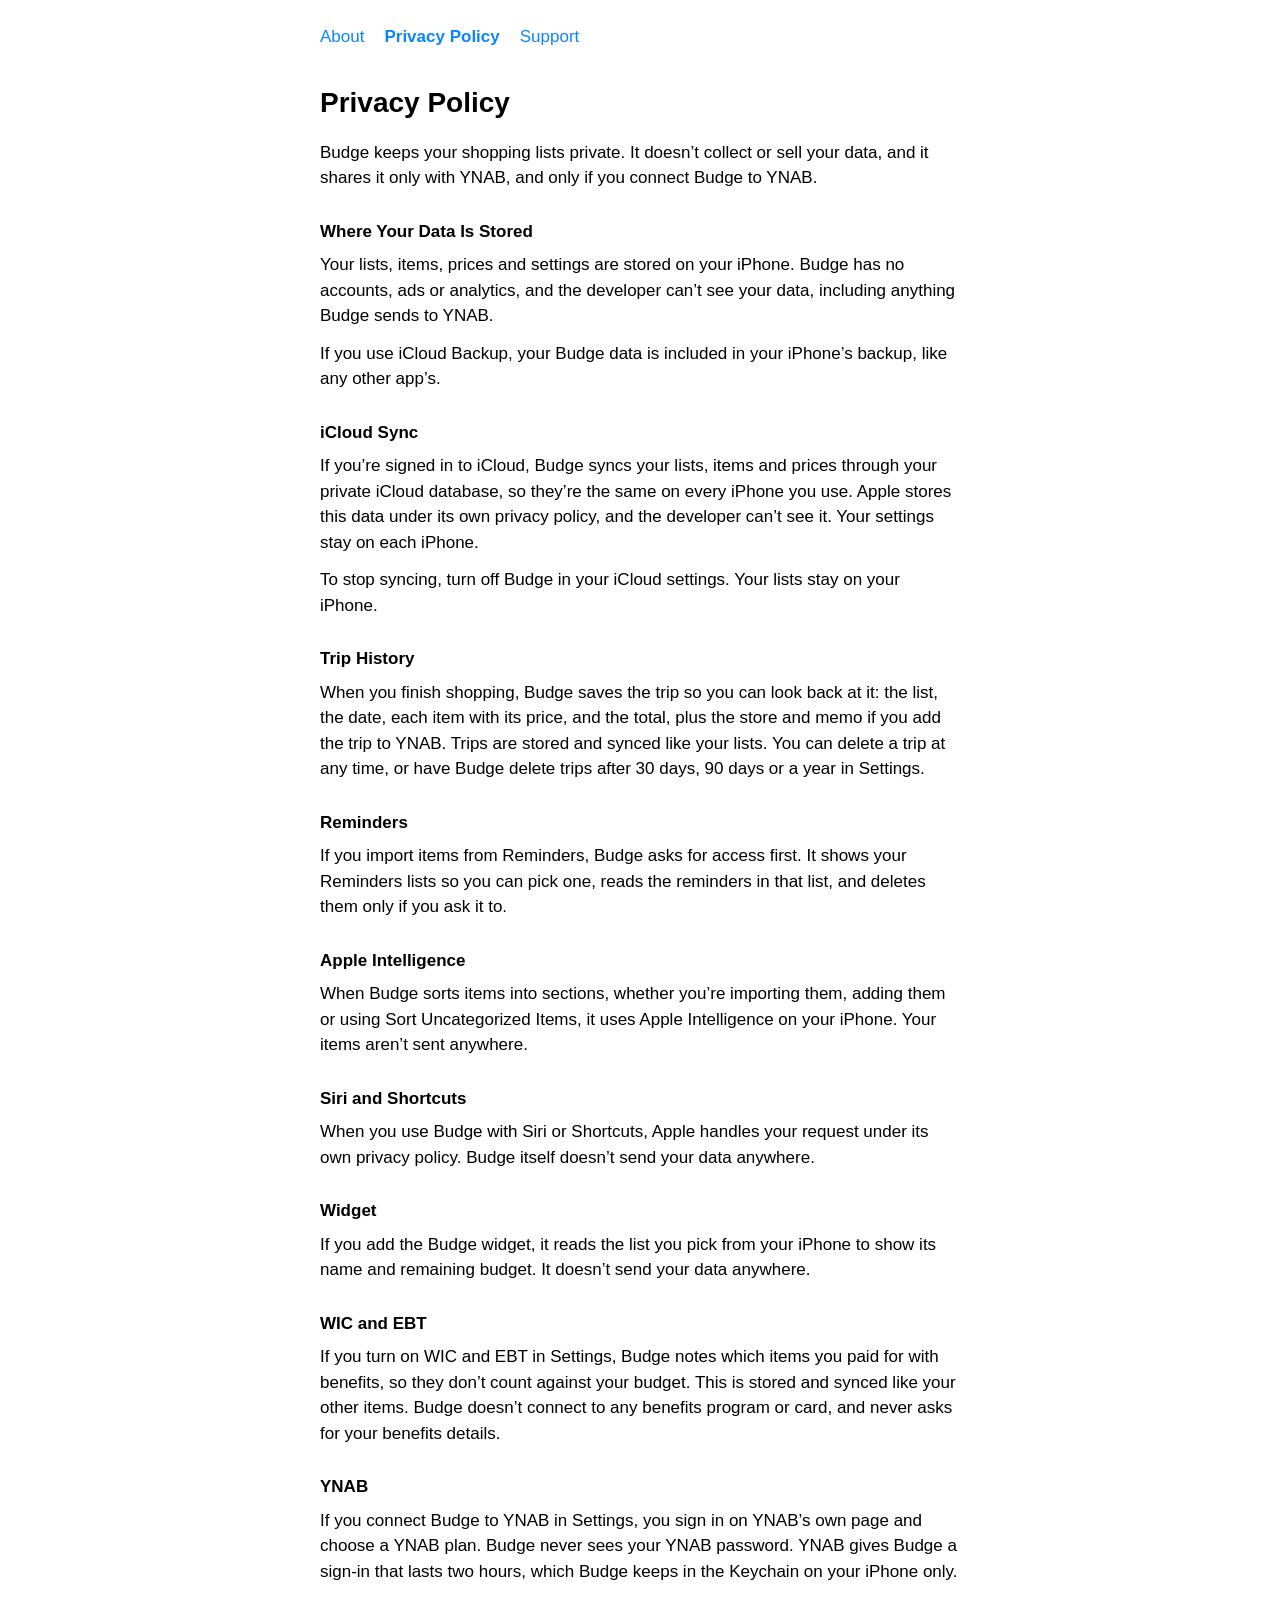
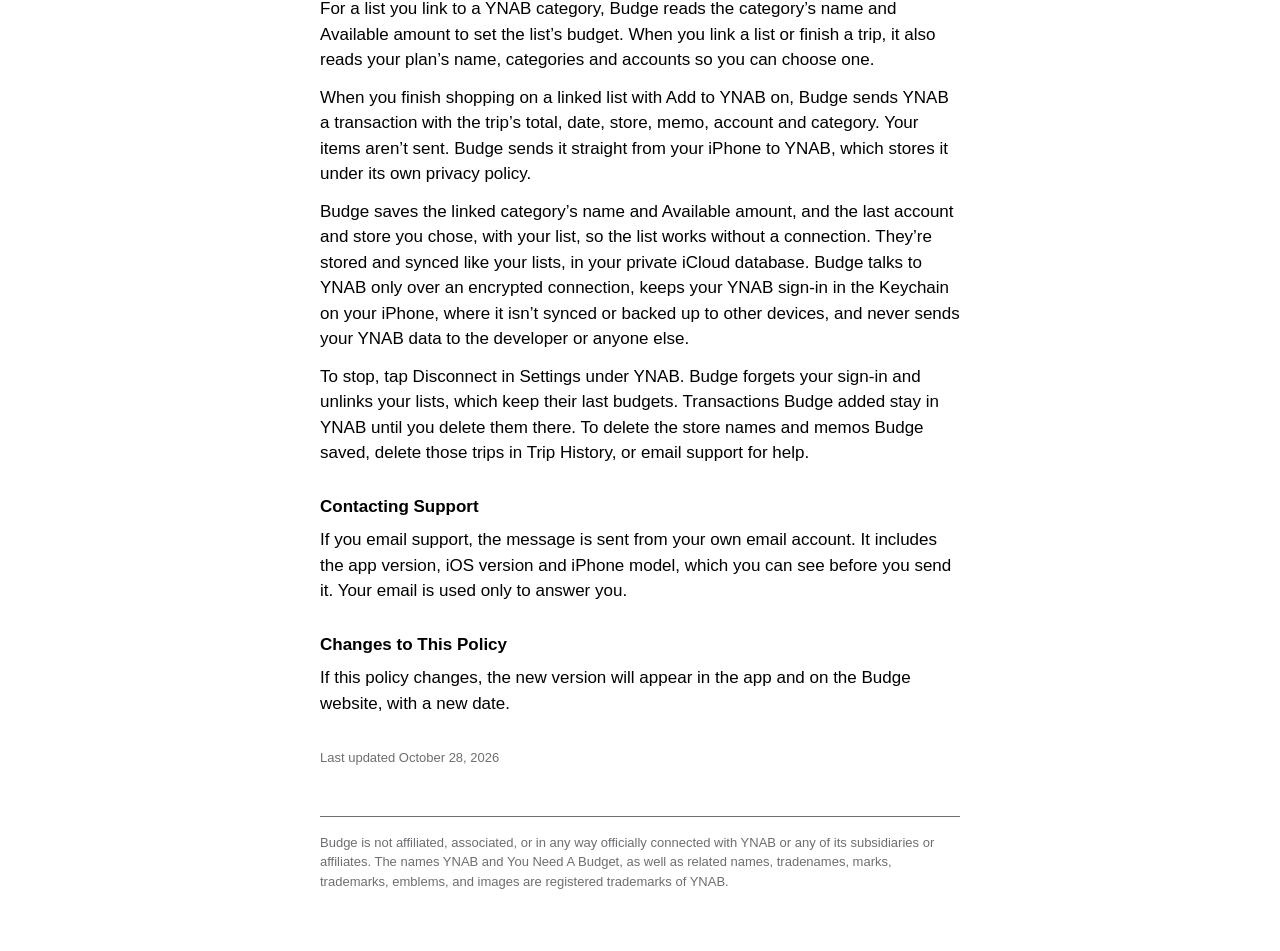
==== privacy.html @ f3cec92e "Call YNAB budgets plans in the privacy policy, as YNAB does Co-Authored-By: Claude Opus 5.5 <noreply" ====
<!DOCTYPE html>
<html lang="en">
<head>
    <meta charset="utf-8">
    <meta name="viewport" content="width=device-width, initial-scale=1">
    <title>Budge Privacy Policy</title>
    <link rel="stylesheet" href="style.css">
</head>
<body>
    <nav>
        <a href="./">About</a>
        <a href="privacy.html" aria-current="page">Privacy Policy</a>
        <a href="support.html">Support</a>
    </nav>

    <h1>Privacy Policy</h1>
    <p>Budge keeps your shopping lists private. It doesn’t collect or sell your data, and it shares it only with YNAB, and only if you connect Budge to YNAB.</p>

    <h2>Where Your Data Is Stored</h2>
    <p>Your lists, items, prices and settings are stored on your iPhone. Budge has no accounts, ads or analytics, and the developer can’t see your data, including anything Budge sends to YNAB.</p>
    <p>If you use iCloud Backup, your Budge data is included in your iPhone’s backup, like any other app’s.</p>

    <h2>iCloud Sync</h2>
    <p>If you’re signed in to iCloud, Budge syncs your lists, items and prices through your private iCloud database, so they’re the same on every iPhone you use. Apple stores this data under its own privacy policy, and the developer can’t see it. Your settings stay on each iPhone.</p>
    <p>To stop syncing, turn off Budge in your iCloud settings. Your lists stay on your iPhone.</p>

    <h2>Trip History</h2>
    <p>When you finish shopping, Budge saves the trip so you can look back at it: the list, the date, each item with its price, and the total, plus the store and memo if you add the trip to YNAB. Trips are stored and synced like your lists. You can delete a trip at any time, or have Budge delete trips after 30 days, 90 days or a year in Settings.</p>

    <h2>Reminders</h2>
    <p>If you import items from Reminders, Budge asks for access first. It shows your Reminders lists so you can pick one, reads the reminders in that list, and deletes them only if you ask it to.</p>

    <h2>Apple Intelligence</h2>
    <p>When Budge sorts items into sections, whether you’re importing them, adding them or using Sort Uncategorized Items, it uses Apple Intelligence on your iPhone. Your items aren’t sent anywhere.</p>

    <h2>Siri and Shortcuts</h2>
    <p>When you use Budge with Siri or Shortcuts, Apple handles your request under its own privacy policy. Budge itself doesn’t send your data anywhere.</p>

    <h2>Widget</h2>
    <p>If you add the Budge widget, it reads the list you pick from your iPhone to show its name and remaining budget. It doesn’t send your data anywhere.</p>

    <h2>WIC and EBT</h2>
    <p>If you turn on WIC and EBT in Settings, Budge notes which items you paid for with benefits, so they don’t count against your budget. This is stored and synced like your other items. Budge doesn’t connect to any benefits program or card, and never asks for your benefits details.</p>

    <h2>YNAB</h2>
    <p>If you connect Budge to YNAB in Settings, you sign in on YNAB’s own page and choose a YNAB plan. Budge never sees your YNAB password. YNAB gives Budge a sign-in that lasts two hours, which Budge keeps in the Keychain on your iPhone only.</p>
    <p>For a list you link to a YNAB category, Budge reads the category’s name and Available amount to set the list’s budget. When you link a list or finish a trip, it also reads your plan’s name, categories and accounts so you can choose one.</p>
    <p>When you finish shopping on a linked list with Add to YNAB on, Budge sends YNAB a transaction with the trip’s total, date, store, memo, account and category. Your items aren’t sent. Budge sends it straight from your iPhone to YNAB, which stores it under its own privacy policy.</p>
    <p>Budge saves the linked category’s name and Available amount, and the last account and store you chose, with your list, so the list works without a connection. They’re stored and synced like your lists, in your private iCloud database. Budge talks to YNAB only over an encrypted connection, keeps your YNAB sign-in in the Keychain on your iPhone, where it isn’t synced or backed up to other devices, and never sends your YNAB data to the developer or anyone else.</p>
    <p>To stop, tap Disconnect in Settings under YNAB. Budge forgets your sign-in and unlinks your lists, which keep their last budgets. Transactions Budge added stay in YNAB until you delete them there. To delete the store names and memos Budge saved, delete those trips in Trip History, or email support for help.</p>

    <h2>Contacting Support</h2>
    <p>If you email support, the message is sent from your own email account. It includes the app version, iOS version and iPhone model, which you can see before you send it. Your email is used only to answer you.</p>

    <h2>Changes to This Policy</h2>
    <p>If this policy changes, the new version will appear in the app and on the Budge website, with a new date.</p>

    <p class="updated">Last updated October 28, 2026</p>
    <footer>
        <p>Budge is not affiliated, associated, or in any way officially connected with YNAB or any of its subsidiaries or affiliates. The names YNAB and You Need A Budget, as well as related names, tradenames, marks, trademarks, emblems, and images are registered trademarks of YNAB.</p>
    </footer>
</body>
</html>
---- style.css ----
:root {
    color-scheme: light dark;
    --accent: #0a84ff;
    --secondary: #6e6e73;
}

@media (prefers-color-scheme: dark) {
    :root {
        --secondary: #98989d;
    }
}

body {
    font: 17px/1.5 -apple-system, BlinkMacSystemFont, "Helvetica Neue", Helvetica, Arial, sans-serif;
    max-width: 640px;
    margin: 0 auto;
    padding: 24px 20px 48px;
}

nav {
    display: flex;
    gap: 20px;
    margin-bottom: 32px;
}

nav a {
    color: var(--accent);
    text-decoration: none;
}

nav a[aria-current="page"] {
    font-weight: 600;
}

h1 {
    font-size: 28px;
    margin: 0 0 16px;
}

h2 {
    font-size: 17px;
    margin: 28px 0 8px;
}

p {
    margin: 0 0 12px;
}

a {
    color: var(--accent);
}

.updated {
    color: var(--secondary);
    font-size: 13px;
    margin-top: 32px;
}

footer {
    margin-top: 48px;
    padding-top: 16px;
    border-top: 1px solid var(--secondary);
    color: var(--secondary);
    font-size: 13px;
}
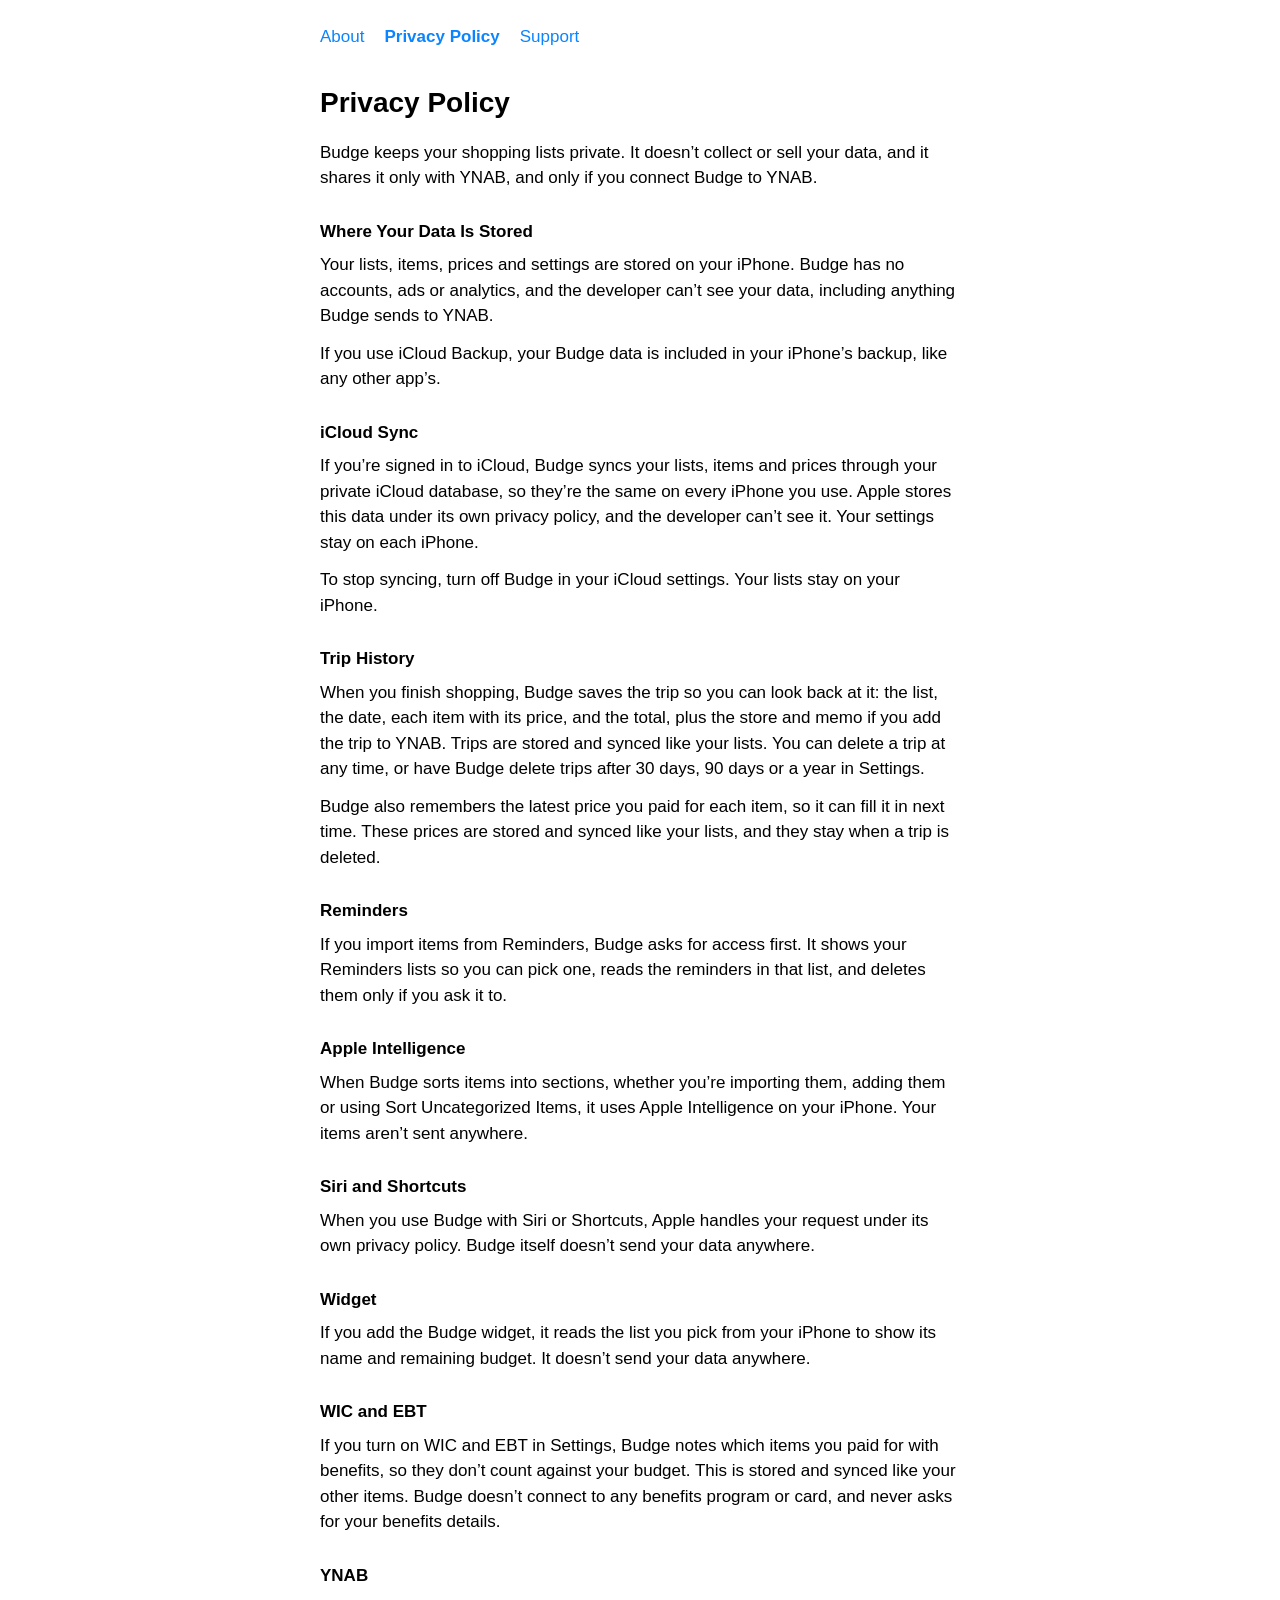
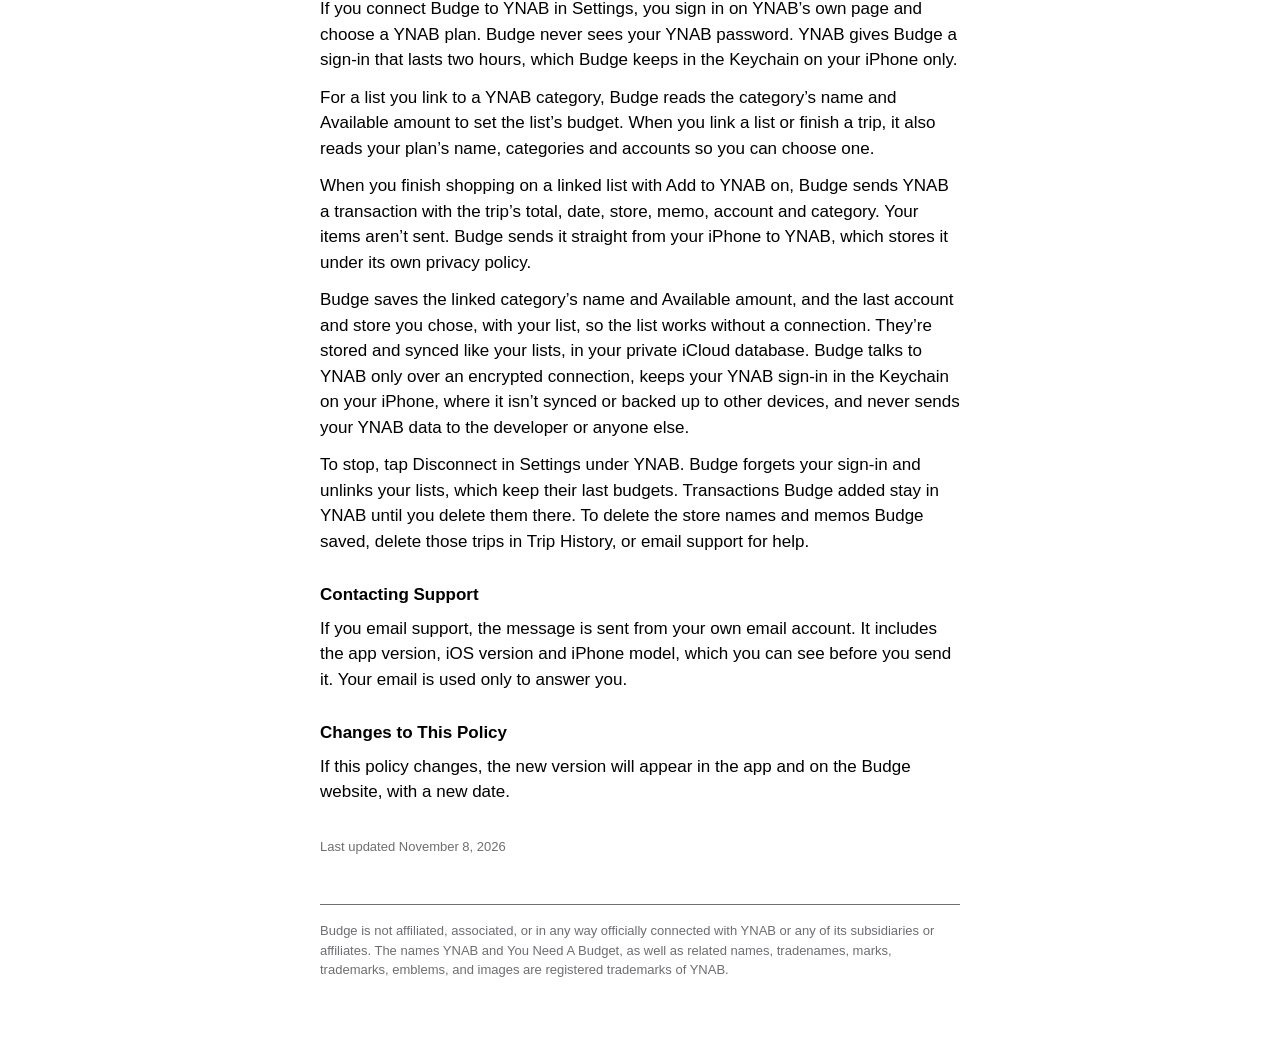
==== commit 34b8201a: "Privacy policy: remembered prices Co-Authored-By: Claude Opus 5.5 <noreply@anthropic.com>" ====
--- a/privacy.html
+++ b/privacy.html
@@ -26,6 +26,7 @@
 
     <h2>Trip History</h2>
     <p>When you finish shopping, Budge saves the trip so you can look back at it: the list, the date, each item with its price, and the total, plus the store and memo if you add the trip to YNAB. Trips are stored and synced like your lists. You can delete a trip at any time, or have Budge delete trips after 30 days, 90 days or a year in Settings.</p>
+    <p>Budge also remembers the latest price you paid for each item, so it can fill it in next time. These prices are stored and synced like your lists, and they stay when a trip is deleted.</p>
 
     <h2>Reminders</h2>
     <p>If you import items from Reminders, Budge asks for access first. It shows your Reminders lists so you can pick one, reads the reminders in that list, and deletes them only if you ask it to.</p>
@@ -55,7 +56,7 @@
     <h2>Changes to This Policy</h2>
     <p>If this policy changes, the new version will appear in the app and on the Budge website, with a new date.</p>
 
-    <p class="updated">Last updated October 28, 2026</p>
+    <p class="updated">Last updated November 8, 2026</p>
     <footer>
         <p>Budge is not affiliated, associated, or in any way officially connected with YNAB or any of its subsidiaries or affiliates. The names YNAB and You Need A Budget, as well as related names, tradenames, marks, trademarks, emblems, and images are registered trademarks of YNAB.</p>
     </footer>
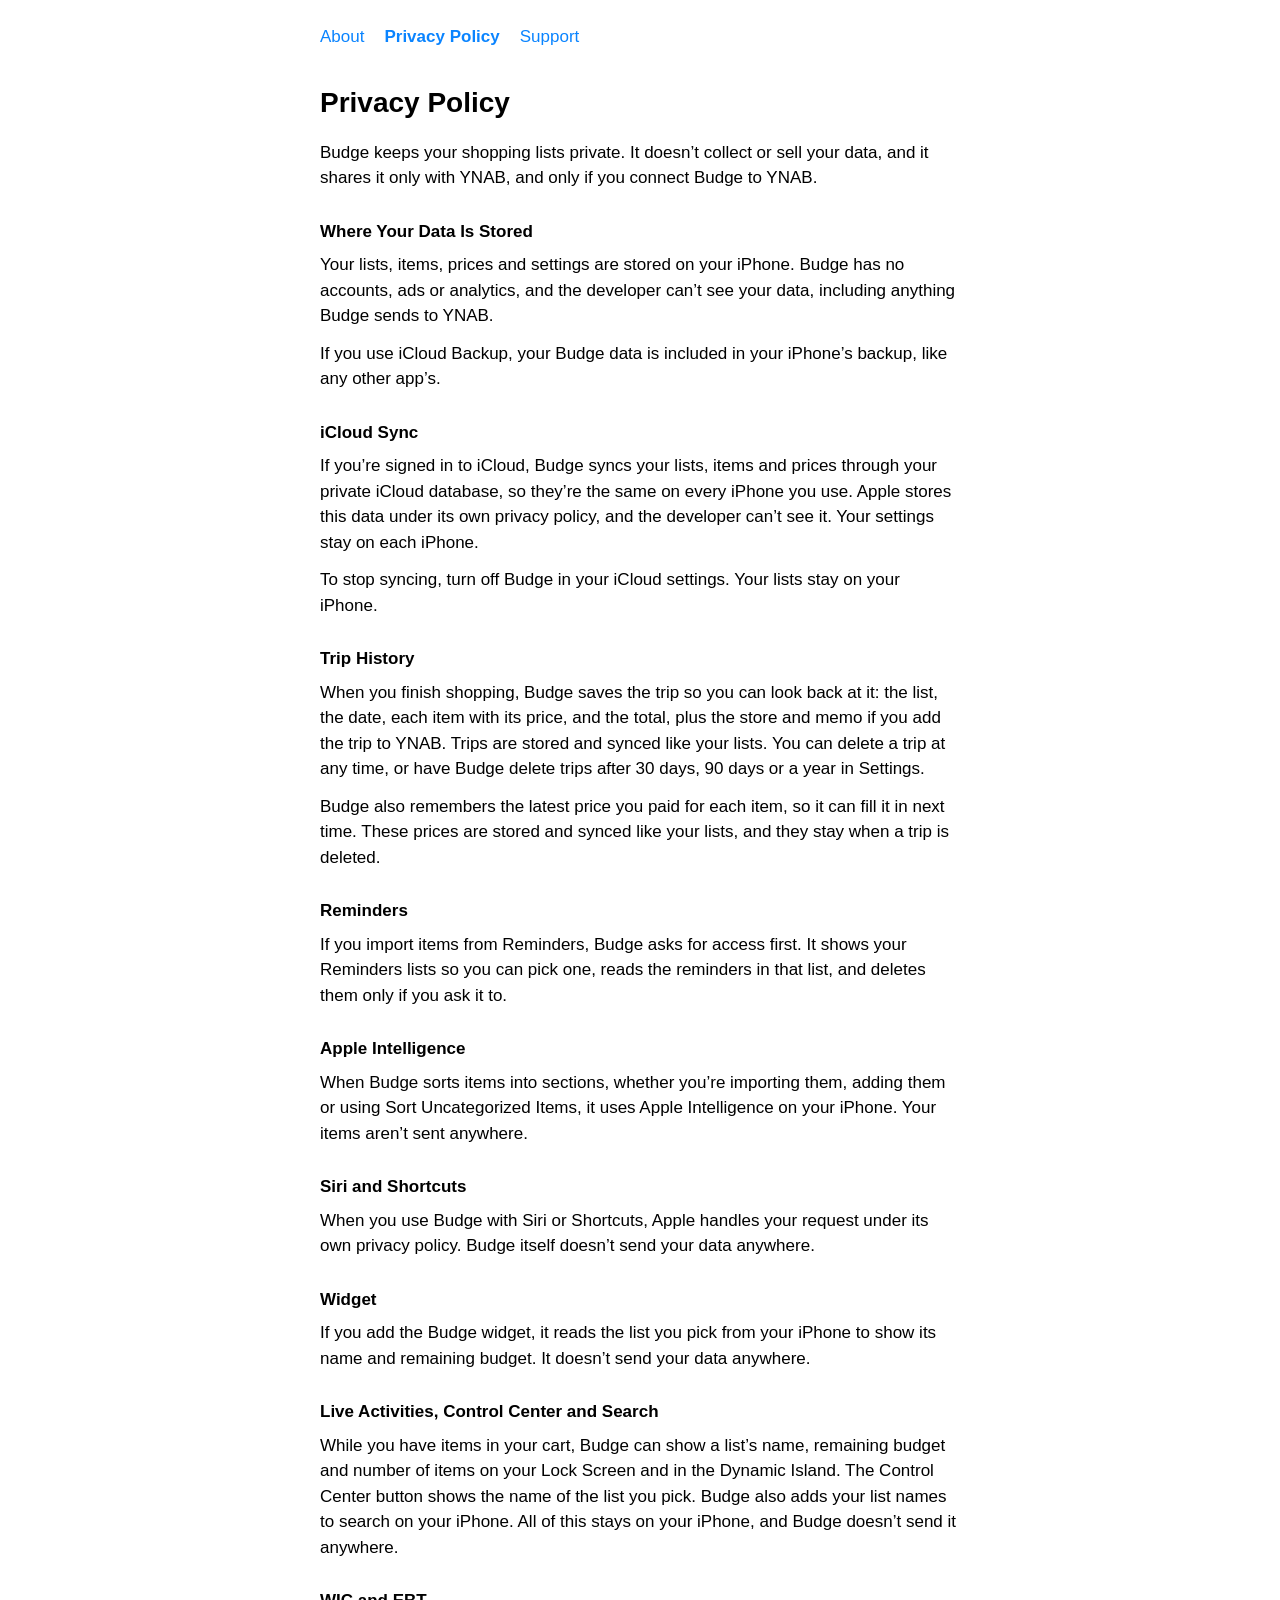
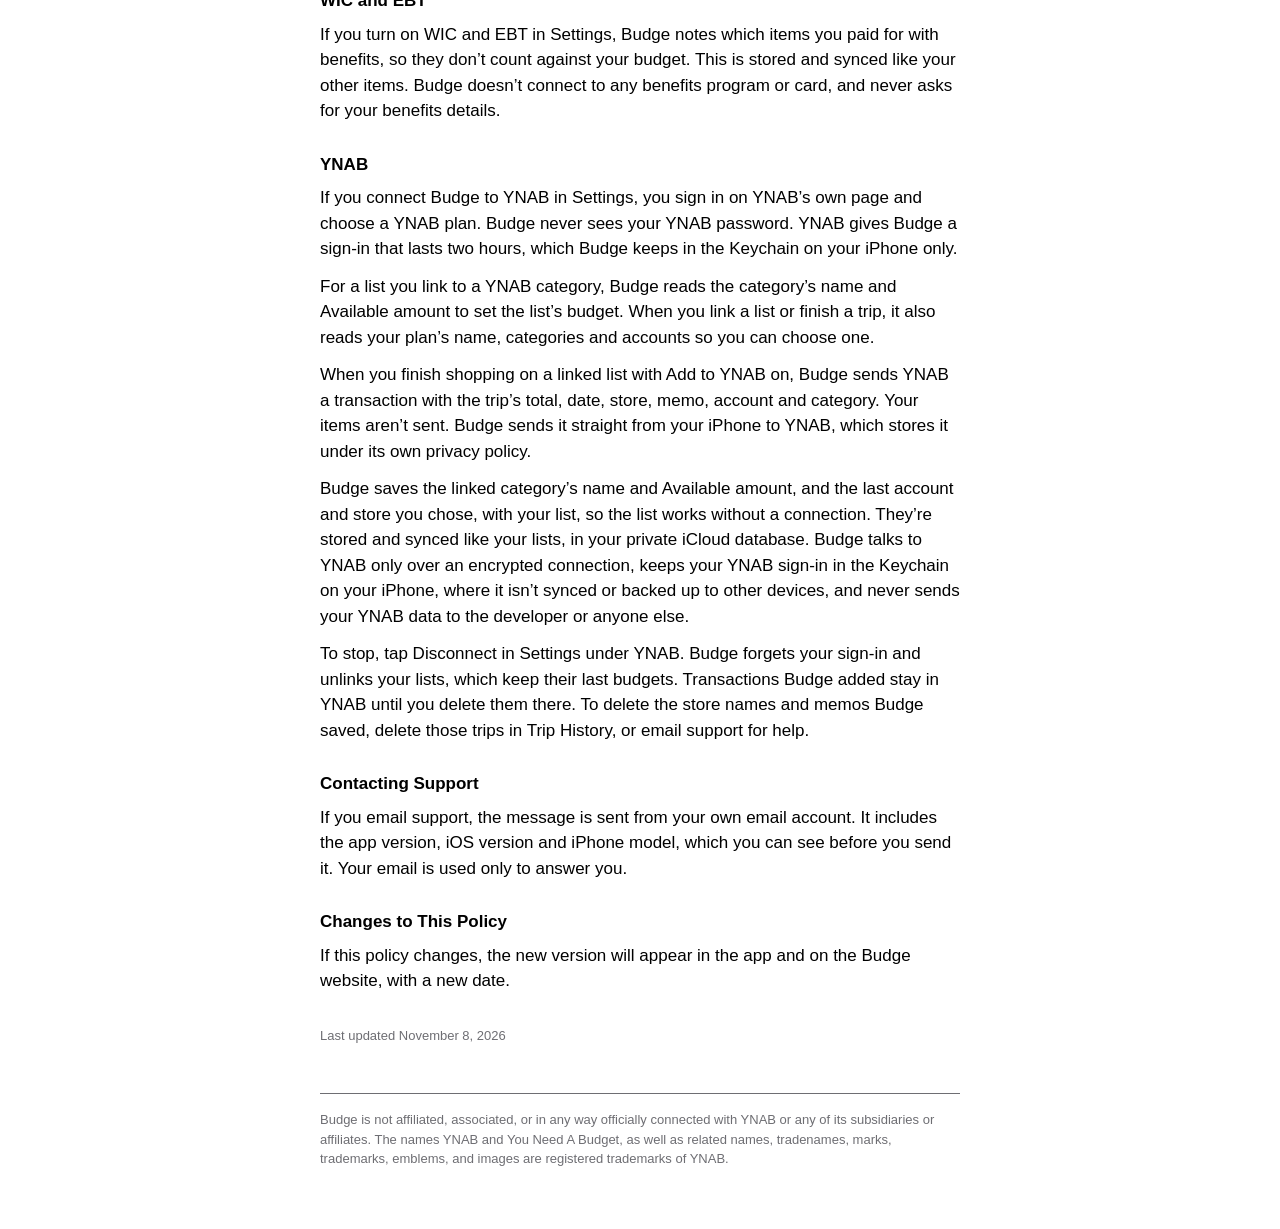
==== commit 86716f63: "Privacy: add Live Activities, Control Center and Search Co-Authored-By: Claude Opus 5.5 <noreply@ant" ====
--- a/privacy.html
+++ b/privacy.html
@@ -40,6 +40,9 @@
     <h2>Widget</h2>
     <p>If you add the Budge widget, it reads the list you pick from your iPhone to show its name and remaining budget. It doesn’t send your data anywhere.</p>
 
+    <h2>Live Activities, Control Center and Search</h2>
+    <p>While you have items in your cart, Budge can show a list’s name, remaining budget and number of items on your Lock Screen and in the Dynamic Island. The Control Center button shows the name of the list you pick. Budge also adds your list names to search on your iPhone. All of this stays on your iPhone, and Budge doesn’t send it anywhere.</p>
+
     <h2>WIC and EBT</h2>
     <p>If you turn on WIC and EBT in Settings, Budge notes which items you paid for with benefits, so they don’t count against your budget. This is stored and synced like your other items. Budge doesn’t connect to any benefits program or card, and never asks for your benefits details.</p>
 
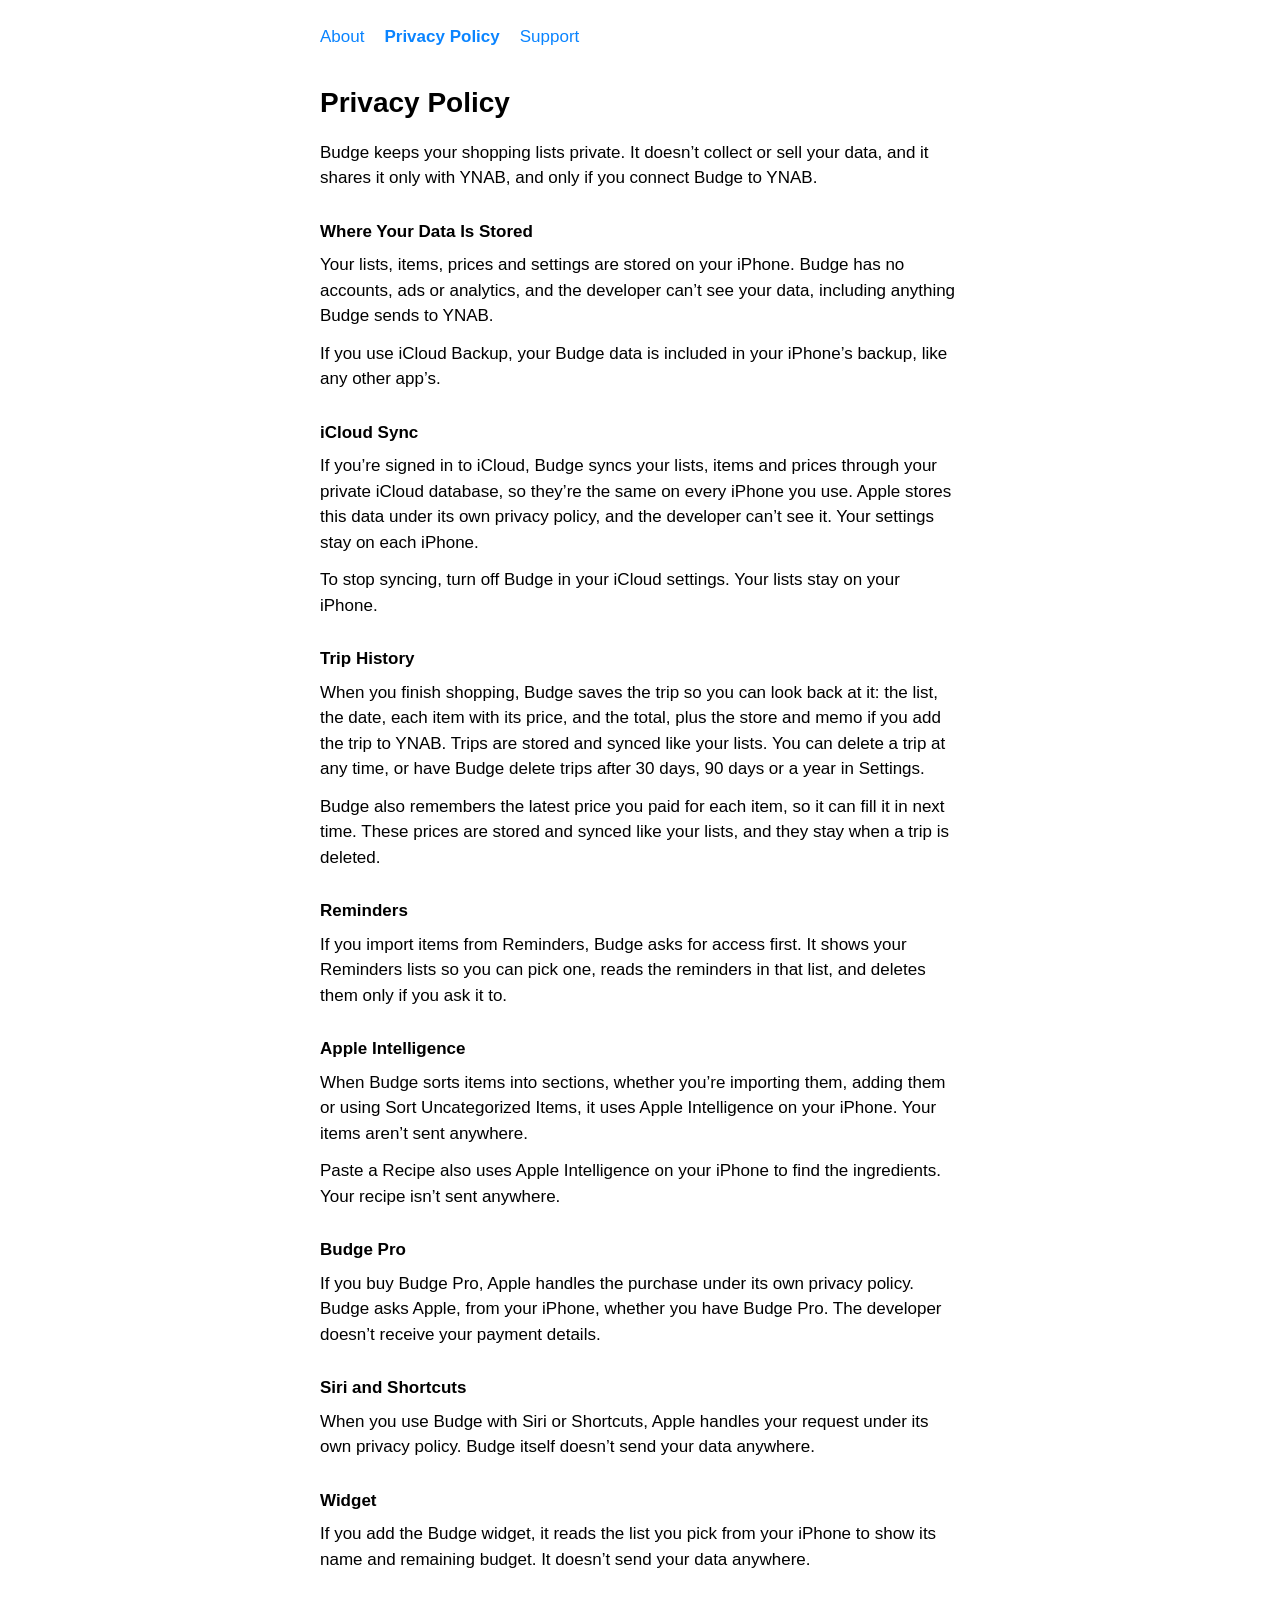
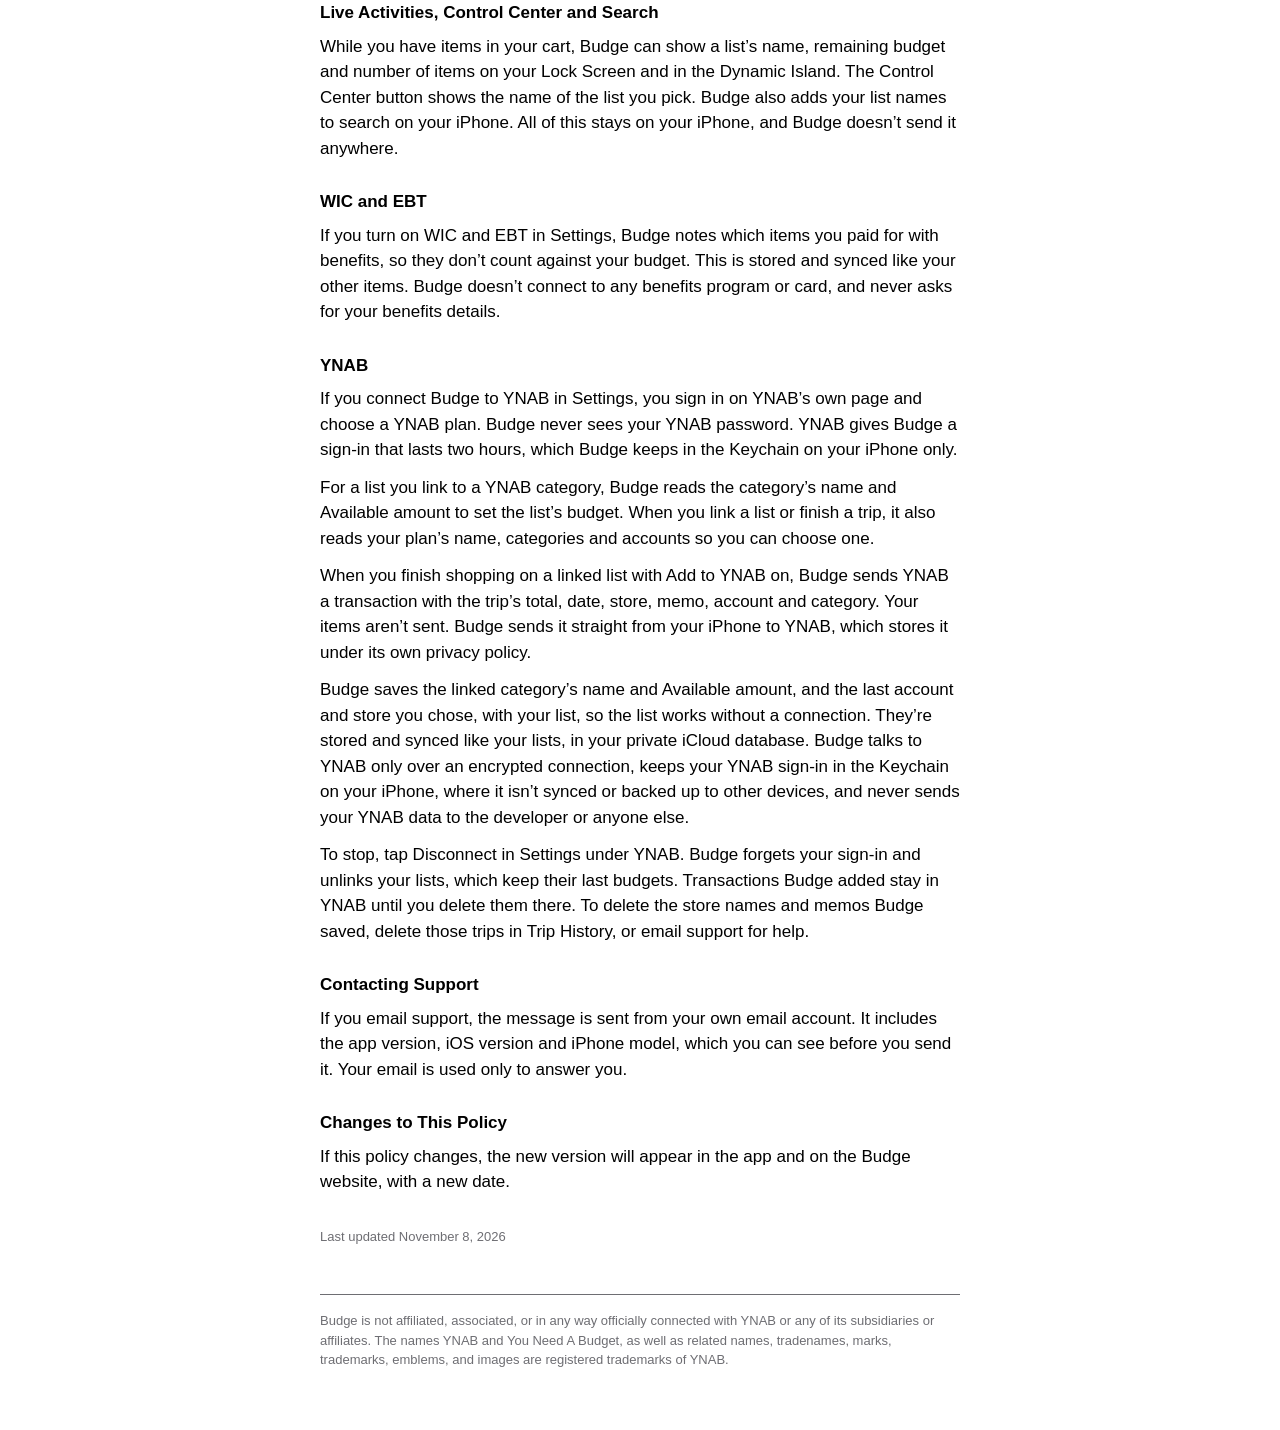
==== commit ba29844c: "Add Budge Pro and Paste a Recipe to the privacy policy Co-Authored-By: Claude Opus 5.5 <noreply@anth" ====
--- a/privacy.html
+++ b/privacy.html
@@ -33,6 +33,10 @@
 
     <h2>Apple Intelligence</h2>
     <p>When Budge sorts items into sections, whether you’re importing them, adding them or using Sort Uncategorized Items, it uses Apple Intelligence on your iPhone. Your items aren’t sent anywhere.</p>
+    <p>Paste a Recipe also uses Apple Intelligence on your iPhone to find the ingredients. Your recipe isn’t sent anywhere.</p>
+
+    <h2>Budge Pro</h2>
+    <p>If you buy Budge Pro, Apple handles the purchase under its own privacy policy. Budge asks Apple, from your iPhone, whether you have Budge Pro. The developer doesn’t receive your payment details.</p>
 
     <h2>Siri and Shortcuts</h2>
     <p>When you use Budge with Siri or Shortcuts, Apple handles your request under its own privacy policy. Budge itself doesn’t send your data anywhere.</p>
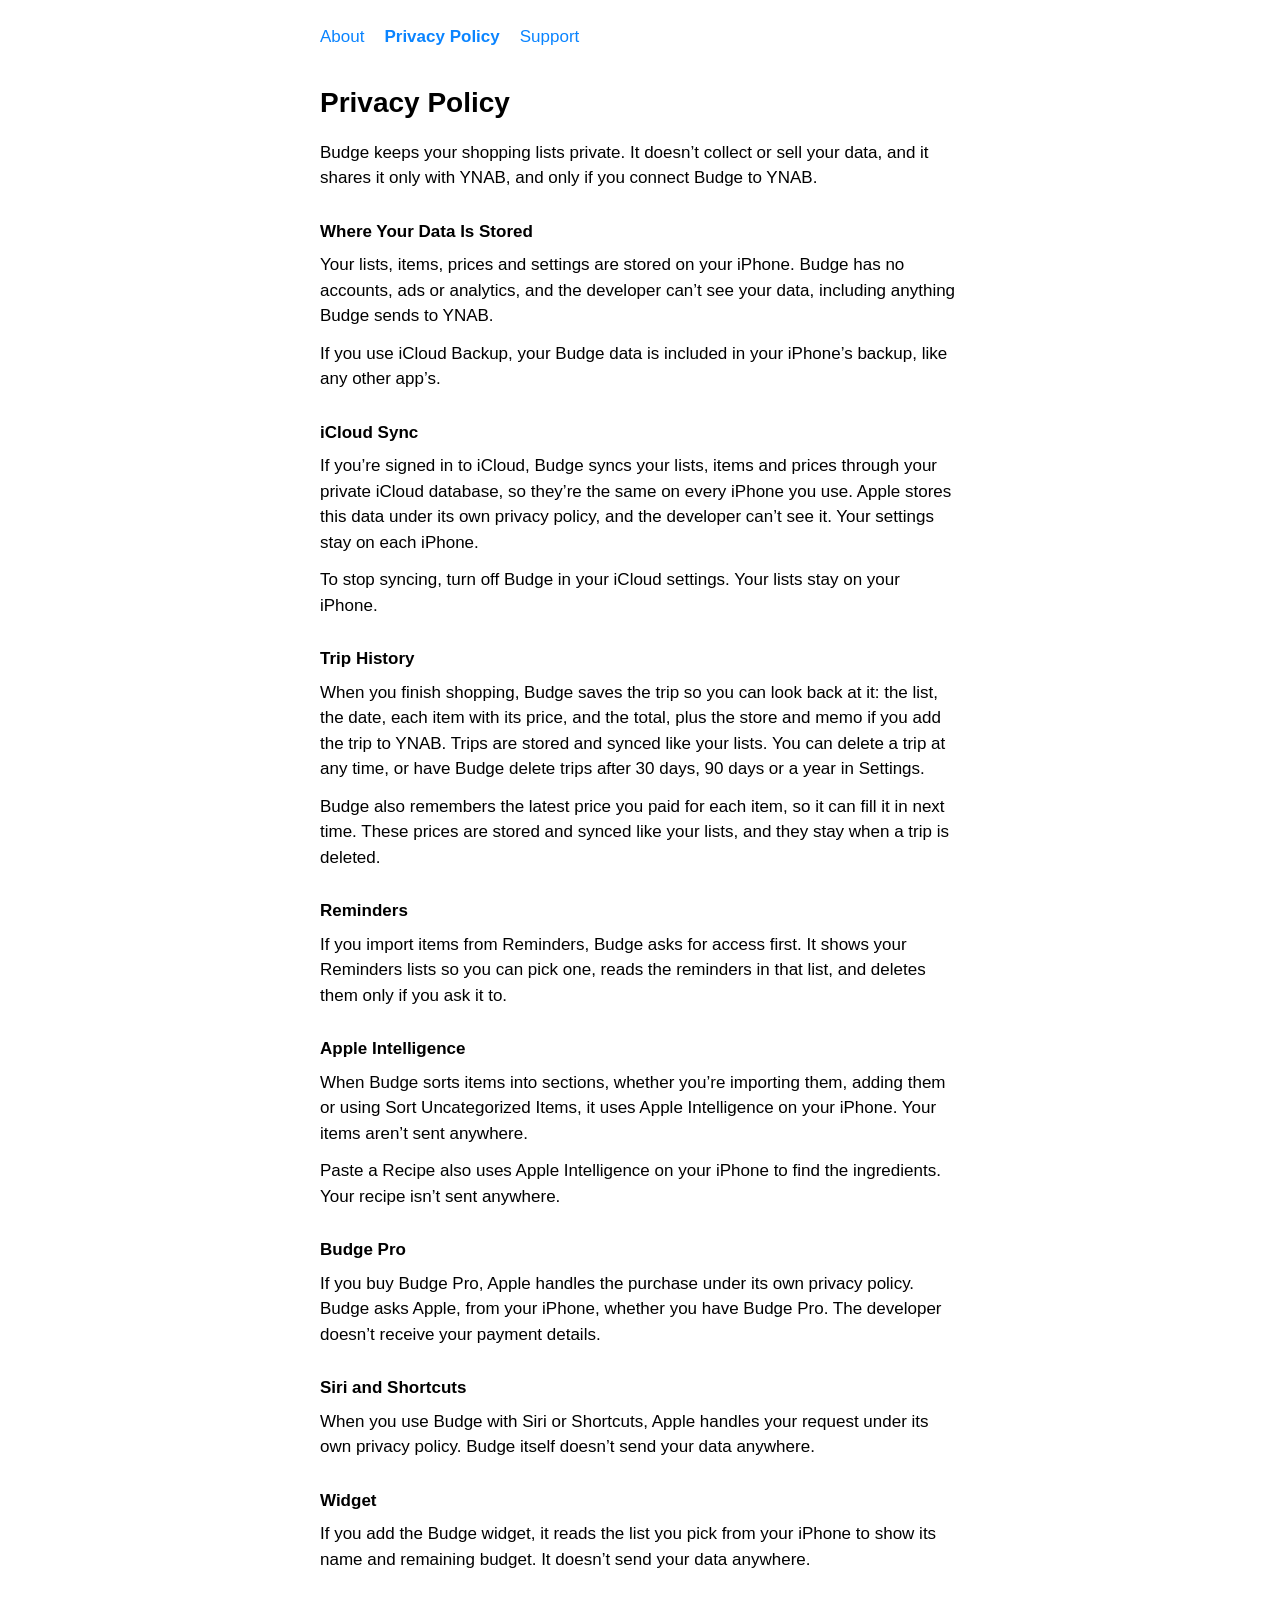
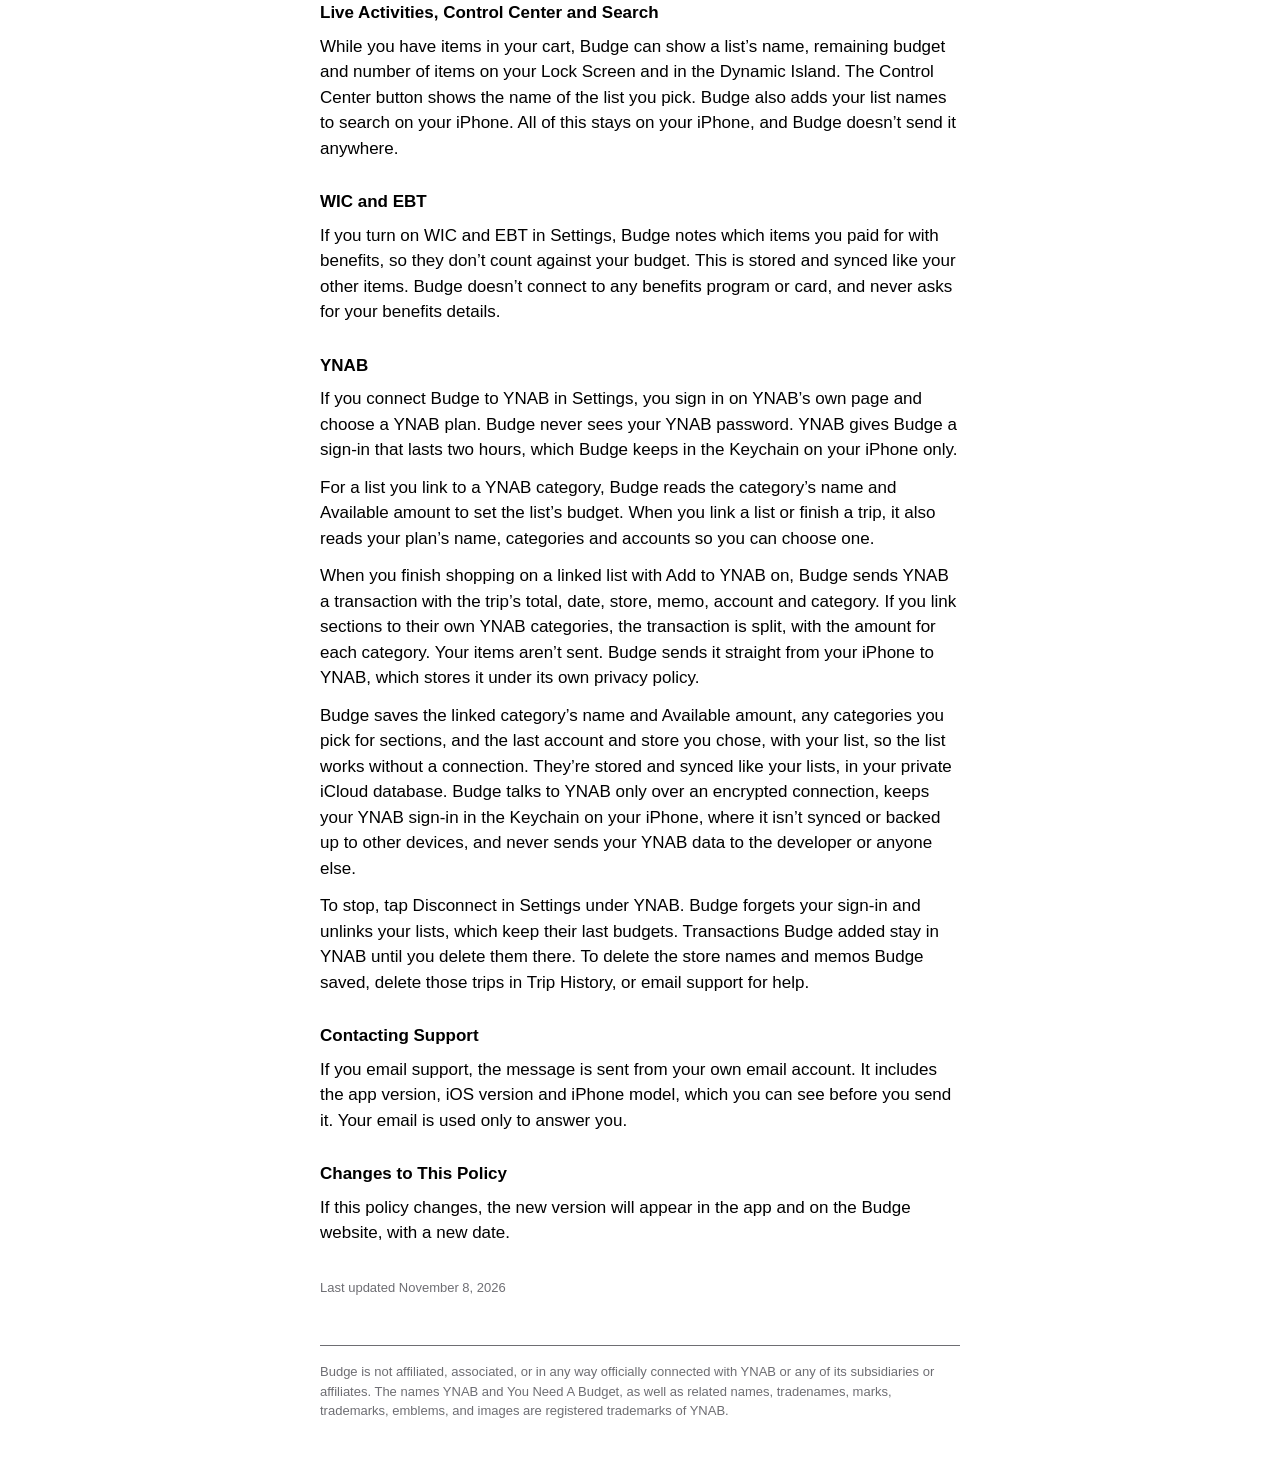
==== commit 0bf7a4a7: "Add YNAB splits to the privacy policy Co-Authored-By: Claude Opus 5.5 <noreply@anthropic.com>" ====
--- a/privacy.html
+++ b/privacy.html
@@ -53,8 +53,8 @@
     <h2>YNAB</h2>
     <p>If you connect Budge to YNAB in Settings, you sign in on YNAB’s own page and choose a YNAB plan. Budge never sees your YNAB password. YNAB gives Budge a sign-in that lasts two hours, which Budge keeps in the Keychain on your iPhone only.</p>
     <p>For a list you link to a YNAB category, Budge reads the category’s name and Available amount to set the list’s budget. When you link a list or finish a trip, it also reads your plan’s name, categories and accounts so you can choose one.</p>
-    <p>When you finish shopping on a linked list with Add to YNAB on, Budge sends YNAB a transaction with the trip’s total, date, store, memo, account and category. Your items aren’t sent. Budge sends it straight from your iPhone to YNAB, which stores it under its own privacy policy.</p>
-    <p>Budge saves the linked category’s name and Available amount, and the last account and store you chose, with your list, so the list works without a connection. They’re stored and synced like your lists, in your private iCloud database. Budge talks to YNAB only over an encrypted connection, keeps your YNAB sign-in in the Keychain on your iPhone, where it isn’t synced or backed up to other devices, and never sends your YNAB data to the developer or anyone else.</p>
+    <p>When you finish shopping on a linked list with Add to YNAB on, Budge sends YNAB a transaction with the trip’s total, date, store, memo, account and category. If you link sections to their own YNAB categories, the transaction is split, with the amount for each category. Your items aren’t sent. Budge sends it straight from your iPhone to YNAB, which stores it under its own privacy policy.</p>
+    <p>Budge saves the linked category’s name and Available amount, any categories you pick for sections, and the last account and store you chose, with your list, so the list works without a connection. They’re stored and synced like your lists, in your private iCloud database. Budge talks to YNAB only over an encrypted connection, keeps your YNAB sign-in in the Keychain on your iPhone, where it isn’t synced or backed up to other devices, and never sends your YNAB data to the developer or anyone else.</p>
     <p>To stop, tap Disconnect in Settings under YNAB. Budge forgets your sign-in and unlinks your lists, which keep their last budgets. Transactions Budge added stay in YNAB until you delete them there. To delete the store names and memos Budge saved, delete those trips in Trip History, or email support for help.</p>
 
     <h2>Contacting Support</h2>
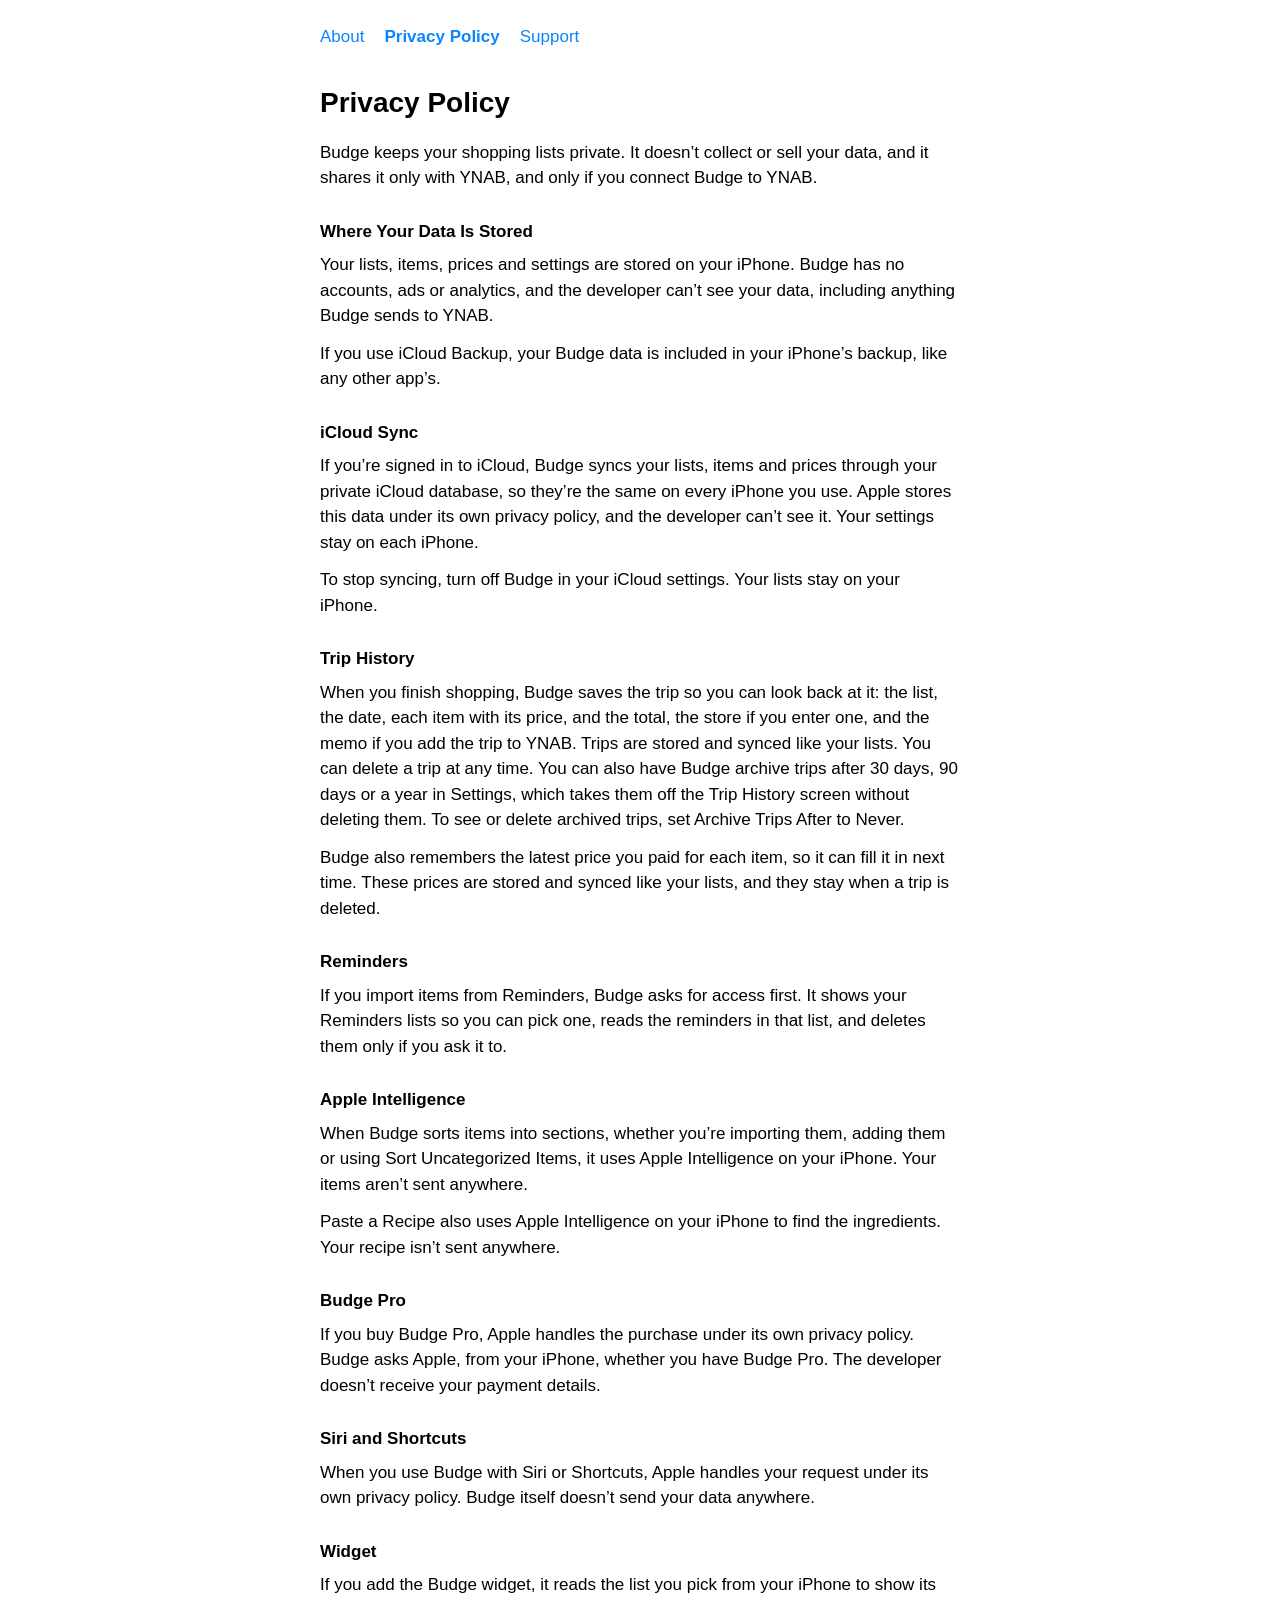
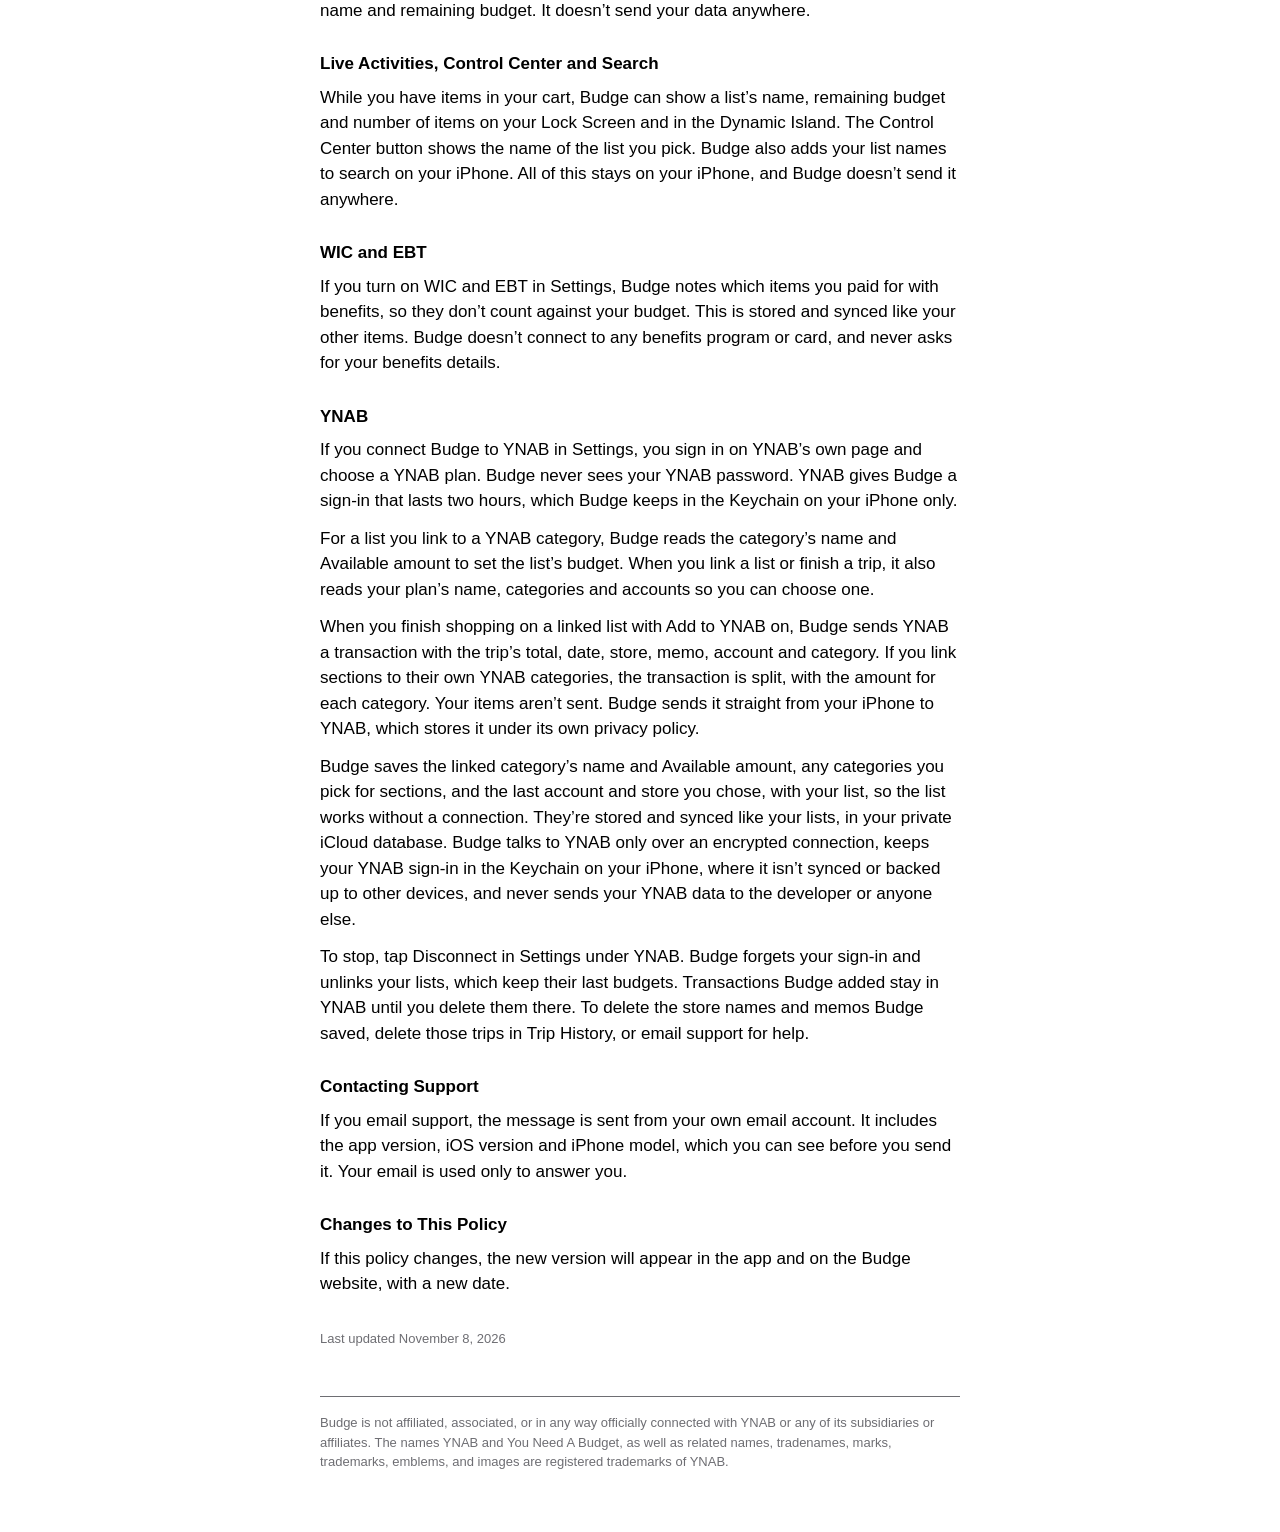
==== commit 3583f466: "Budge privacy: trips can be archived and the store is saved Co-Authored-By: Claude Opus 5.5 <noreply" ====
--- a/privacy.html
+++ b/privacy.html
@@ -25,7 +25,7 @@
     <p>To stop syncing, turn off Budge in your iCloud settings. Your lists stay on your iPhone.</p>
 
     <h2>Trip History</h2>
-    <p>When you finish shopping, Budge saves the trip so you can look back at it: the list, the date, each item with its price, and the total, plus the store and memo if you add the trip to YNAB. Trips are stored and synced like your lists. You can delete a trip at any time, or have Budge delete trips after 30 days, 90 days or a year in Settings.</p>
+    <p>When you finish shopping, Budge saves the trip so you can look back at it: the list, the date, each item with its price, and the total, the store if you enter one, and the memo if you add the trip to YNAB. Trips are stored and synced like your lists. You can delete a trip at any time. You can also have Budge archive trips after 30 days, 90 days or a year in Settings, which takes them off the Trip History screen without deleting them. To see or delete archived trips, set Archive Trips After to Never.</p>
     <p>Budge also remembers the latest price you paid for each item, so it can fill it in next time. These prices are stored and synced like your lists, and they stay when a trip is deleted.</p>
 
     <h2>Reminders</h2>
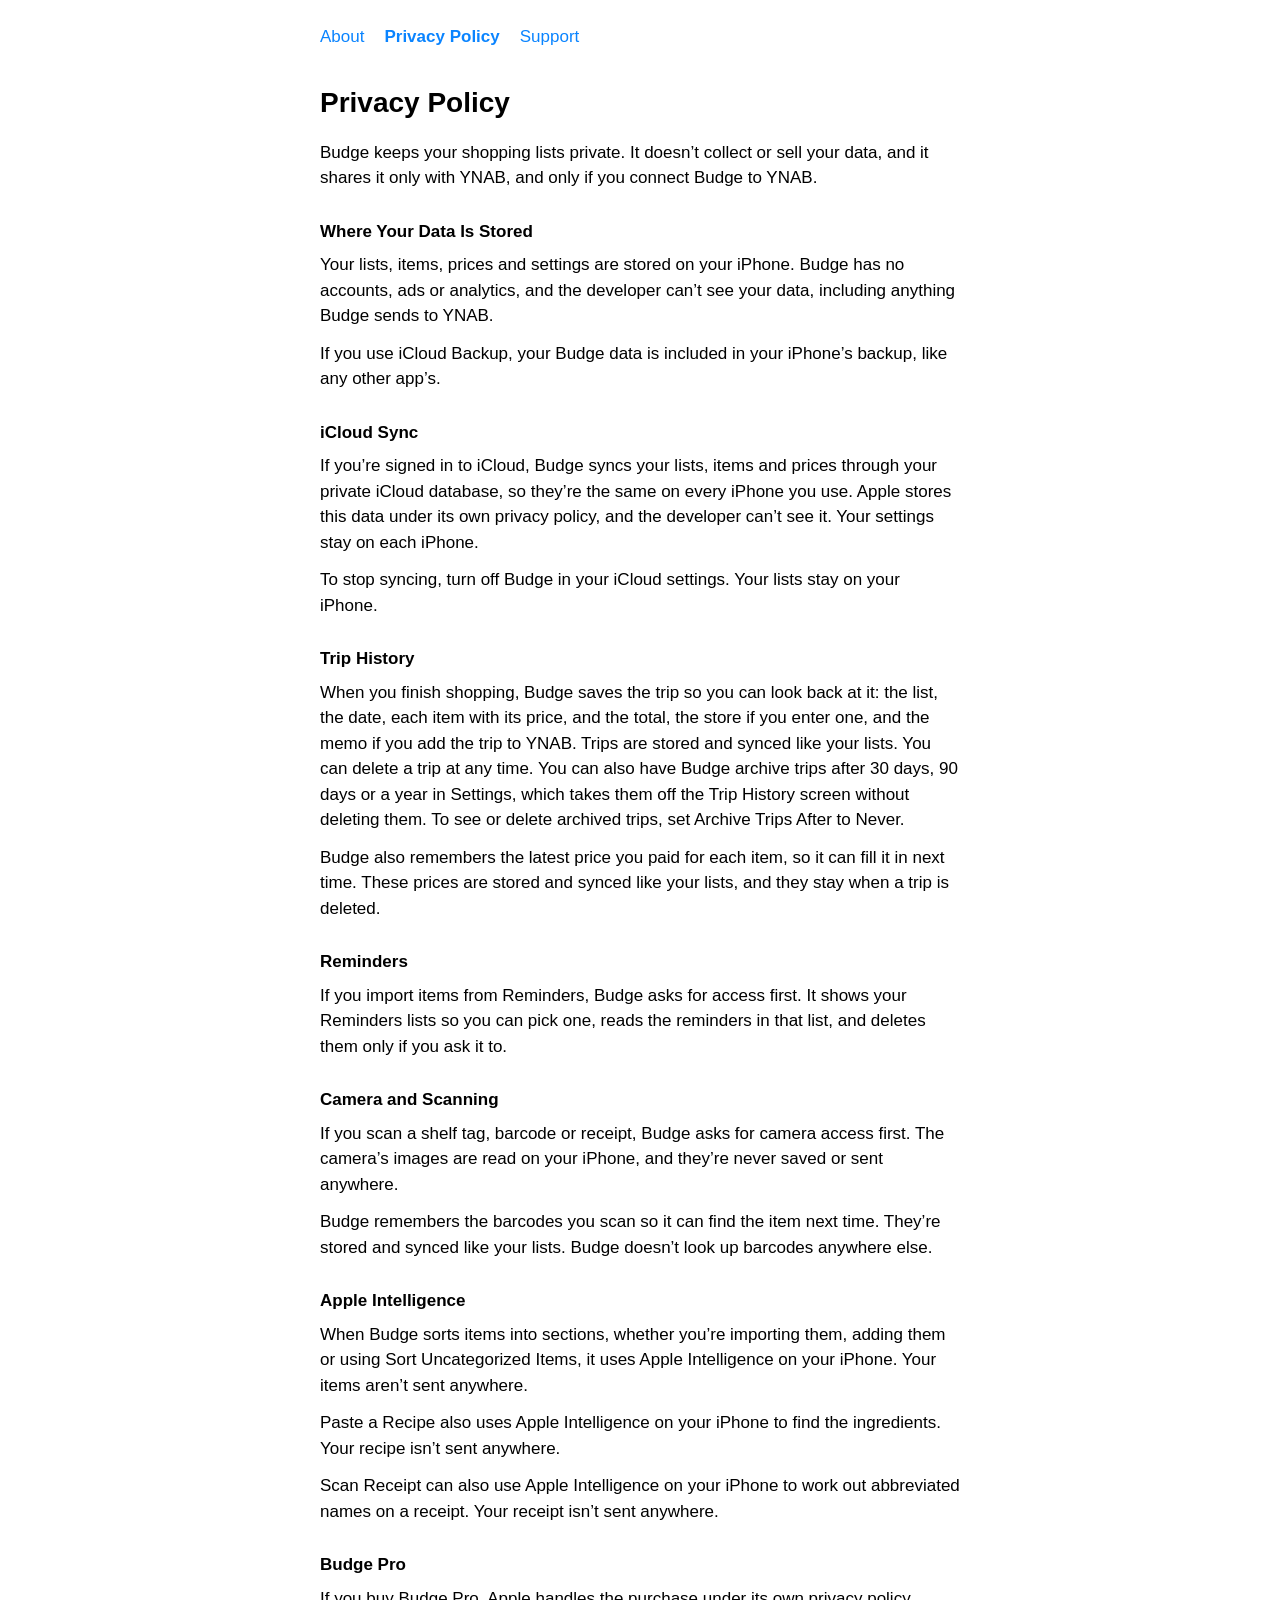
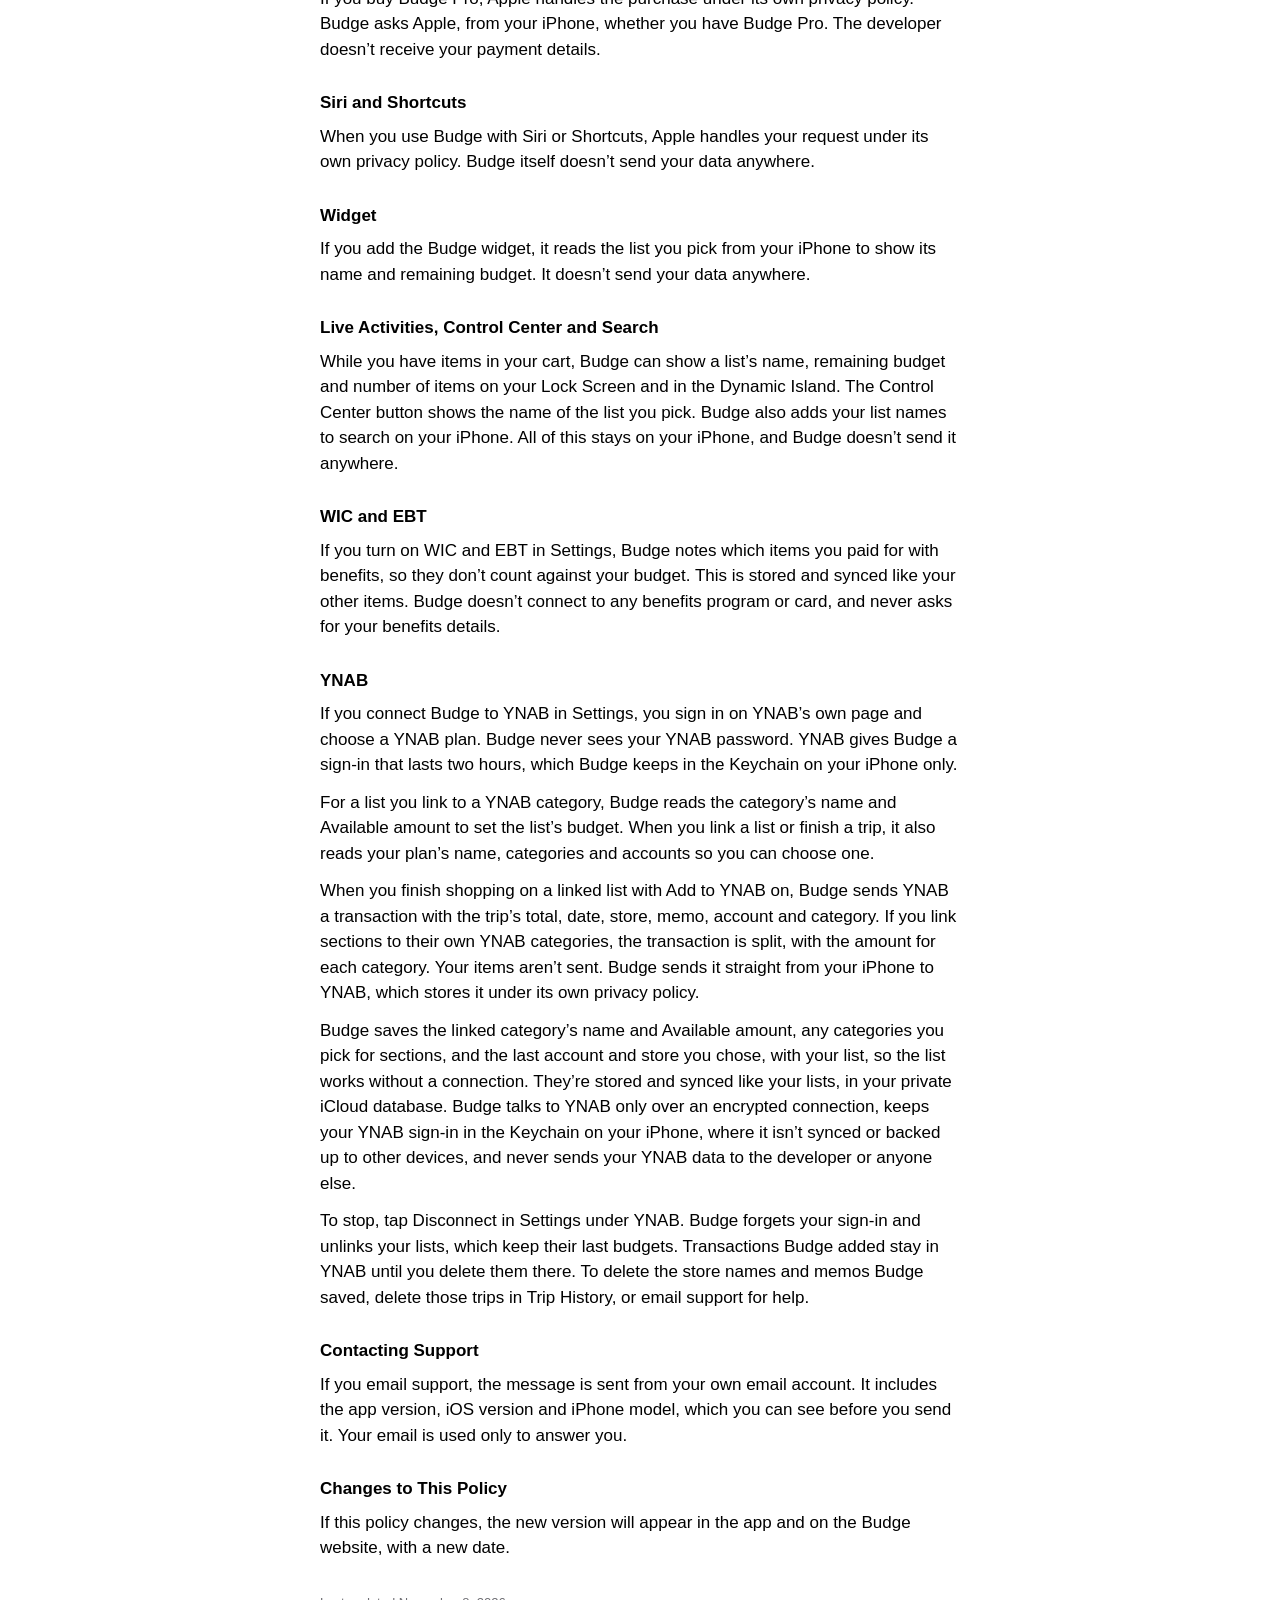
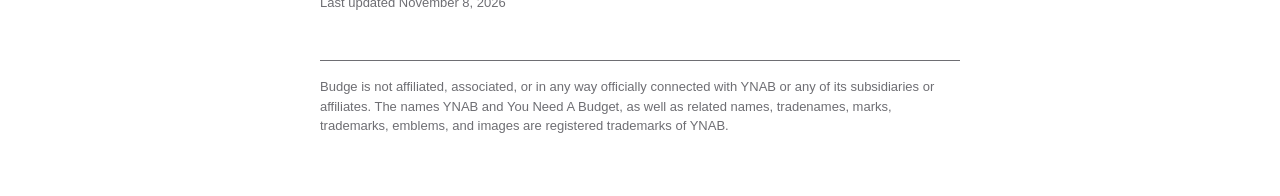
==== commit f7d561be: "Add camera and scanning to the Privacy Policy Co-Authored-By: Claude Opus 5.5 <noreply@anthropic.com" ====
--- a/privacy.html
+++ b/privacy.html
@@ -31,9 +31,14 @@
     <h2>Reminders</h2>
     <p>If you import items from Reminders, Budge asks for access first. It shows your Reminders lists so you can pick one, reads the reminders in that list, and deletes them only if you ask it to.</p>
 
+    <h2>Camera and Scanning</h2>
+    <p>If you scan a shelf tag, barcode or receipt, Budge asks for camera access first. The camera’s images are read on your iPhone, and they’re never saved or sent anywhere.</p>
+    <p>Budge remembers the barcodes you scan so it can find the item next time. They’re stored and synced like your lists. Budge doesn’t look up barcodes anywhere else.</p>
+
     <h2>Apple Intelligence</h2>
     <p>When Budge sorts items into sections, whether you’re importing them, adding them or using Sort Uncategorized Items, it uses Apple Intelligence on your iPhone. Your items aren’t sent anywhere.</p>
     <p>Paste a Recipe also uses Apple Intelligence on your iPhone to find the ingredients. Your recipe isn’t sent anywhere.</p>
+    <p>Scan Receipt can also use Apple Intelligence on your iPhone to work out abbreviated names on a receipt. Your receipt isn’t sent anywhere.</p>
 
     <h2>Budge Pro</h2>
     <p>If you buy Budge Pro, Apple handles the purchase under its own privacy policy. Budge asks Apple, from your iPhone, whether you have Budge Pro. The developer doesn’t receive your payment details.</p>
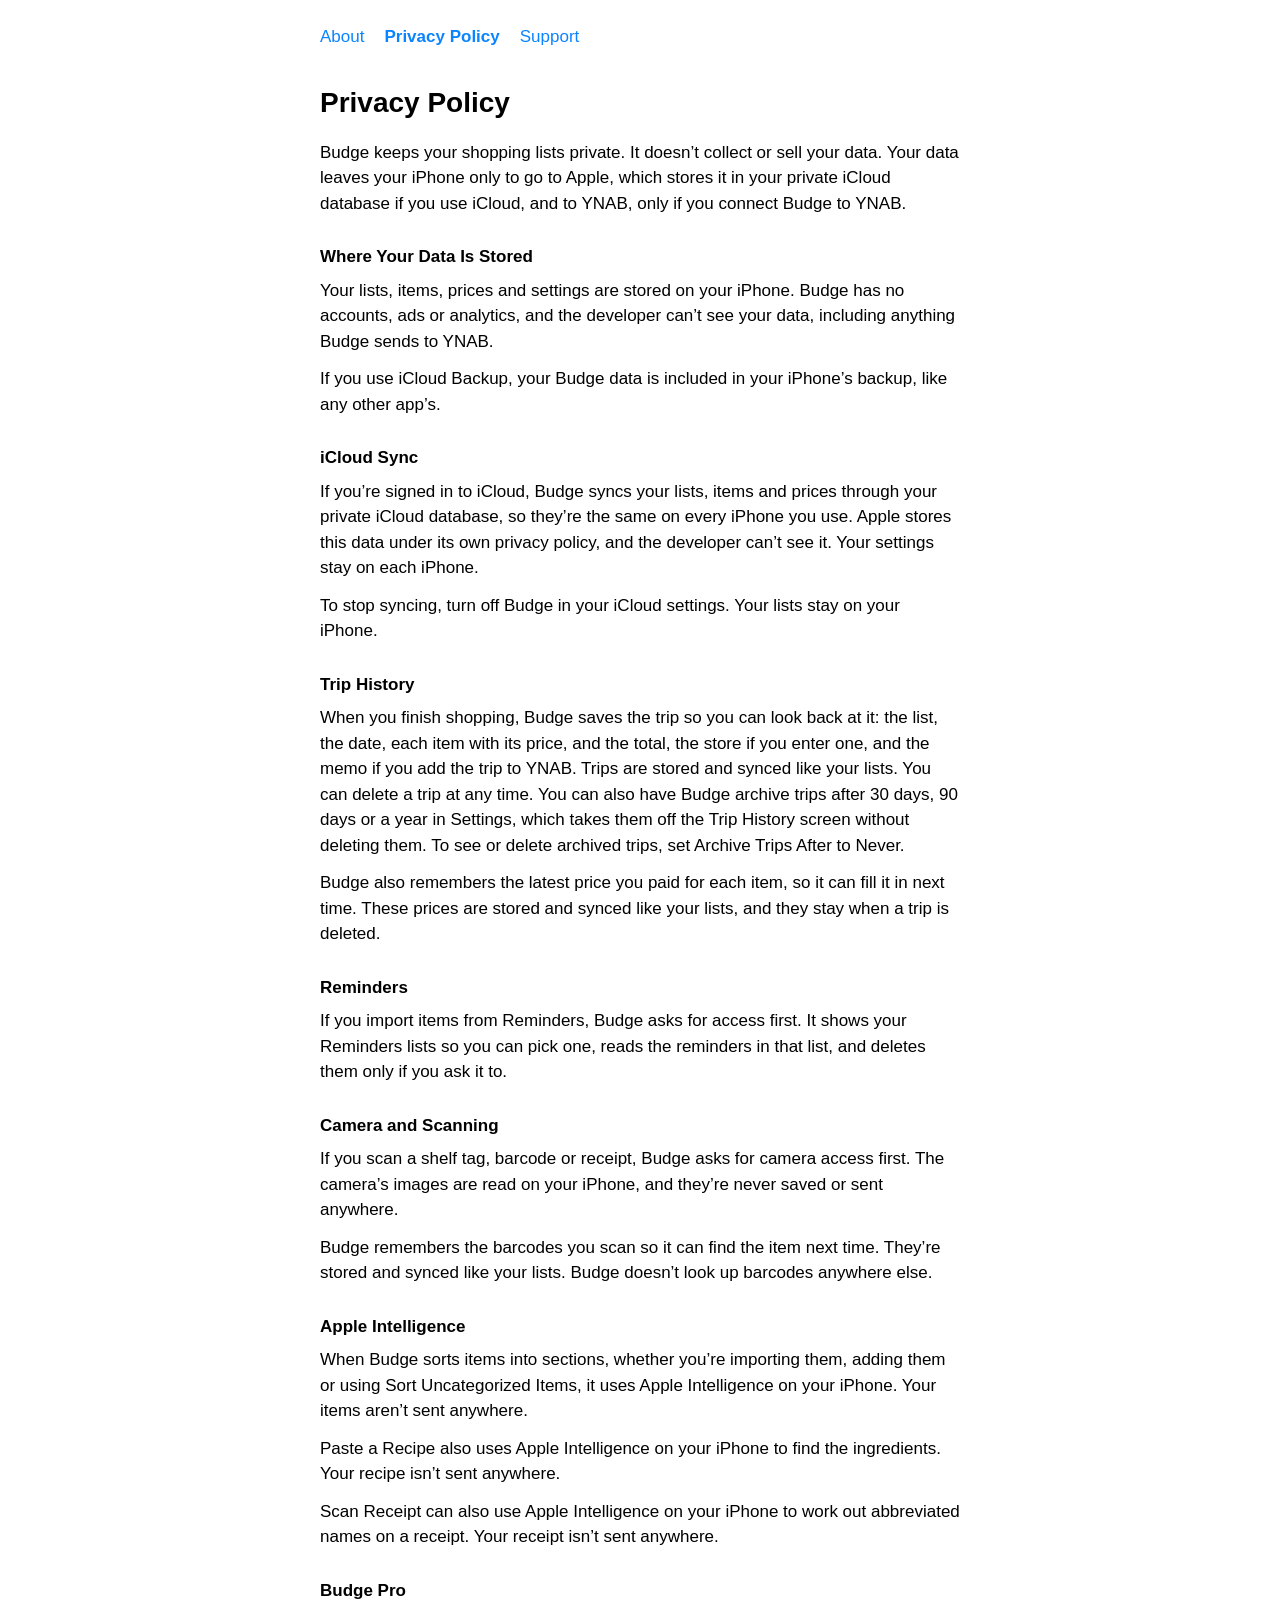
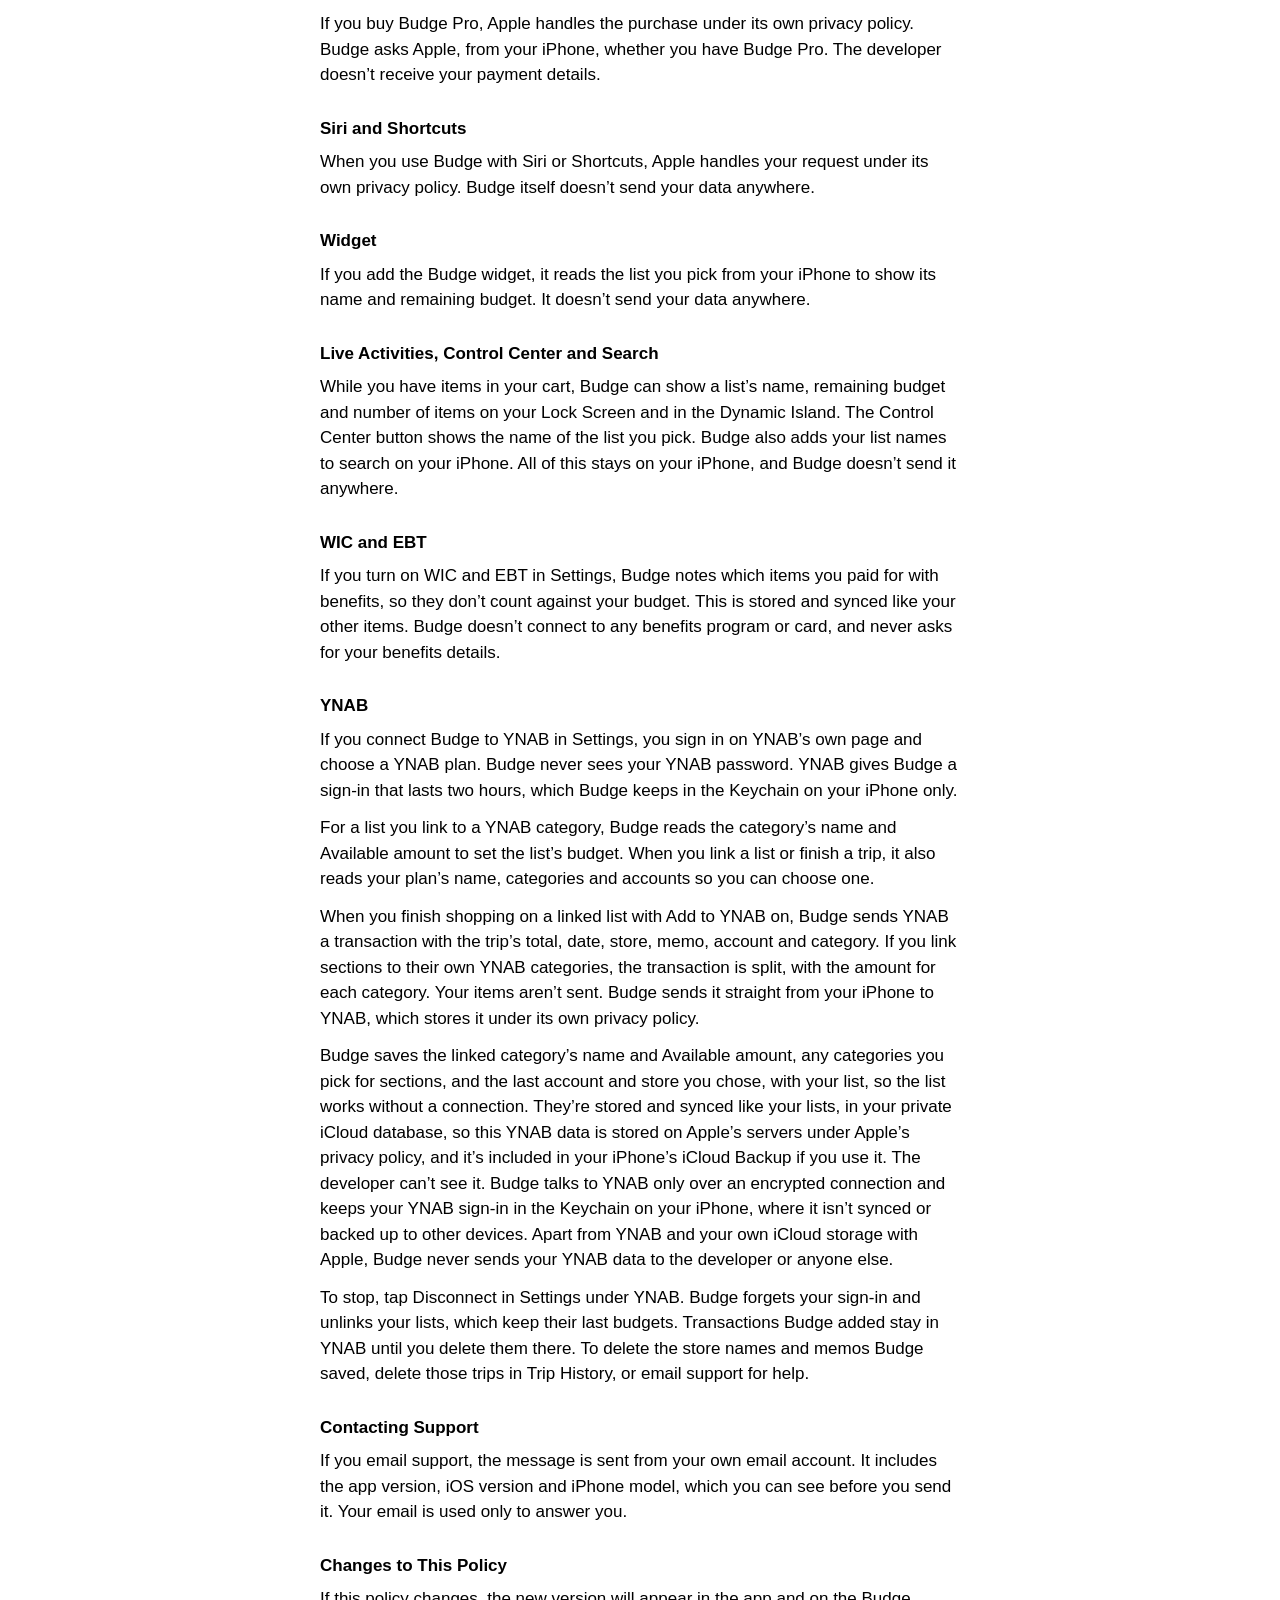
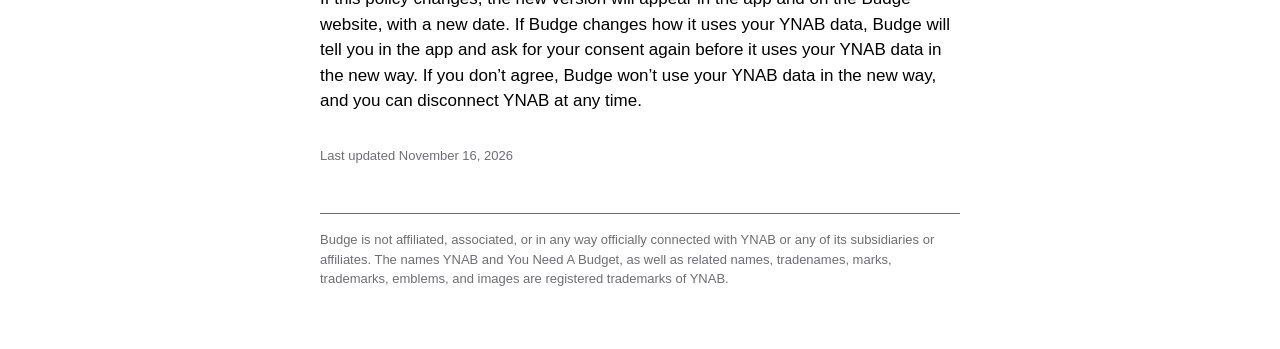
==== commit fcfec53a: "Update privacy policy for YNAB review Co-Authored-By: Claude Opus 5.5 <noreply@anthropic.com>" ====
--- a/privacy.html
+++ b/privacy.html
@@ -14,7 +14,7 @@
     </nav>
 
     <h1>Privacy Policy</h1>
-    <p>Budge keeps your shopping lists private. It doesn’t collect or sell your data, and it shares it only with YNAB, and only if you connect Budge to YNAB.</p>
+    <p>Budge keeps your shopping lists private. It doesn’t collect or sell your data. Your data leaves your iPhone only to go to Apple, which stores it in your private iCloud database if you use iCloud, and to YNAB, only if you connect Budge to YNAB.</p>
 
     <h2>Where Your Data Is Stored</h2>
     <p>Your lists, items, prices and settings are stored on your iPhone. Budge has no accounts, ads or analytics, and the developer can’t see your data, including anything Budge sends to YNAB.</p>
@@ -59,16 +59,16 @@
     <p>If you connect Budge to YNAB in Settings, you sign in on YNAB’s own page and choose a YNAB plan. Budge never sees your YNAB password. YNAB gives Budge a sign-in that lasts two hours, which Budge keeps in the Keychain on your iPhone only.</p>
     <p>For a list you link to a YNAB category, Budge reads the category’s name and Available amount to set the list’s budget. When you link a list or finish a trip, it also reads your plan’s name, categories and accounts so you can choose one.</p>
     <p>When you finish shopping on a linked list with Add to YNAB on, Budge sends YNAB a transaction with the trip’s total, date, store, memo, account and category. If you link sections to their own YNAB categories, the transaction is split, with the amount for each category. Your items aren’t sent. Budge sends it straight from your iPhone to YNAB, which stores it under its own privacy policy.</p>
-    <p>Budge saves the linked category’s name and Available amount, any categories you pick for sections, and the last account and store you chose, with your list, so the list works without a connection. They’re stored and synced like your lists, in your private iCloud database. Budge talks to YNAB only over an encrypted connection, keeps your YNAB sign-in in the Keychain on your iPhone, where it isn’t synced or backed up to other devices, and never sends your YNAB data to the developer or anyone else.</p>
+    <p>Budge saves the linked category’s name and Available amount, any categories you pick for sections, and the last account and store you chose, with your list, so the list works without a connection. They’re stored and synced like your lists, in your private iCloud database, so this YNAB data is stored on Apple’s servers under Apple’s privacy policy, and it’s included in your iPhone’s iCloud Backup if you use it. The developer can’t see it. Budge talks to YNAB only over an encrypted connection and keeps your YNAB sign-in in the Keychain on your iPhone, where it isn’t synced or backed up to other devices. Apart from YNAB and your own iCloud storage with Apple, Budge never sends your YNAB data to the developer or anyone else.</p>
     <p>To stop, tap Disconnect in Settings under YNAB. Budge forgets your sign-in and unlinks your lists, which keep their last budgets. Transactions Budge added stay in YNAB until you delete them there. To delete the store names and memos Budge saved, delete those trips in Trip History, or email support for help.</p>
 
     <h2>Contacting Support</h2>
     <p>If you email support, the message is sent from your own email account. It includes the app version, iOS version and iPhone model, which you can see before you send it. Your email is used only to answer you.</p>
 
     <h2>Changes to This Policy</h2>
-    <p>If this policy changes, the new version will appear in the app and on the Budge website, with a new date.</p>
+    <p>If this policy changes, the new version will appear in the app and on the Budge website, with a new date. If Budge changes how it uses your YNAB data, Budge will tell you in the app and ask for your consent again before it uses your YNAB data in the new way. If you don’t agree, Budge won’t use your YNAB data in the new way, and you can disconnect YNAB at any time.</p>
 
-    <p class="updated">Last updated November 8, 2026</p>
+    <p class="updated">Last updated November 16, 2026</p>
     <footer>
         <p>Budge is not affiliated, associated, or in any way officially connected with YNAB or any of its subsidiaries or affiliates. The names YNAB and You Need A Budget, as well as related names, tradenames, marks, trademarks, emblems, and images are registered trademarks of YNAB.</p>
     </footer>
